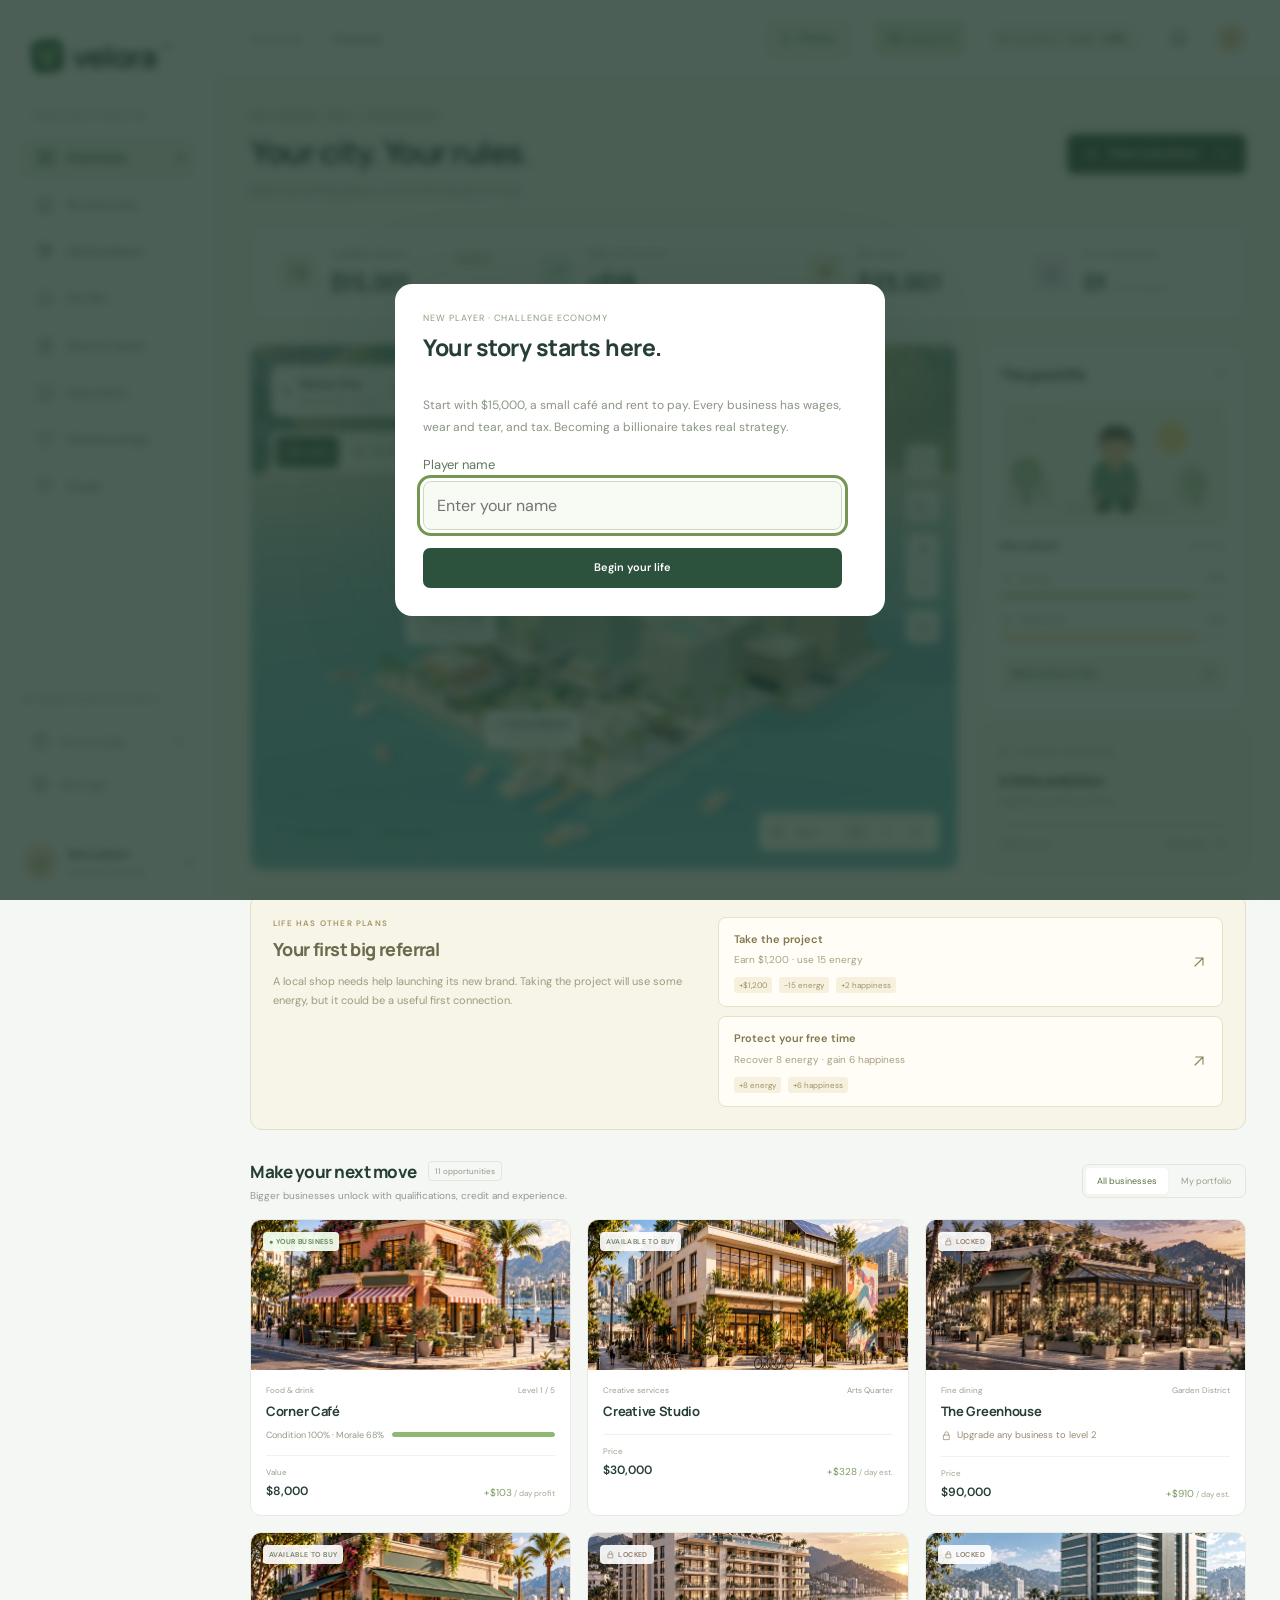
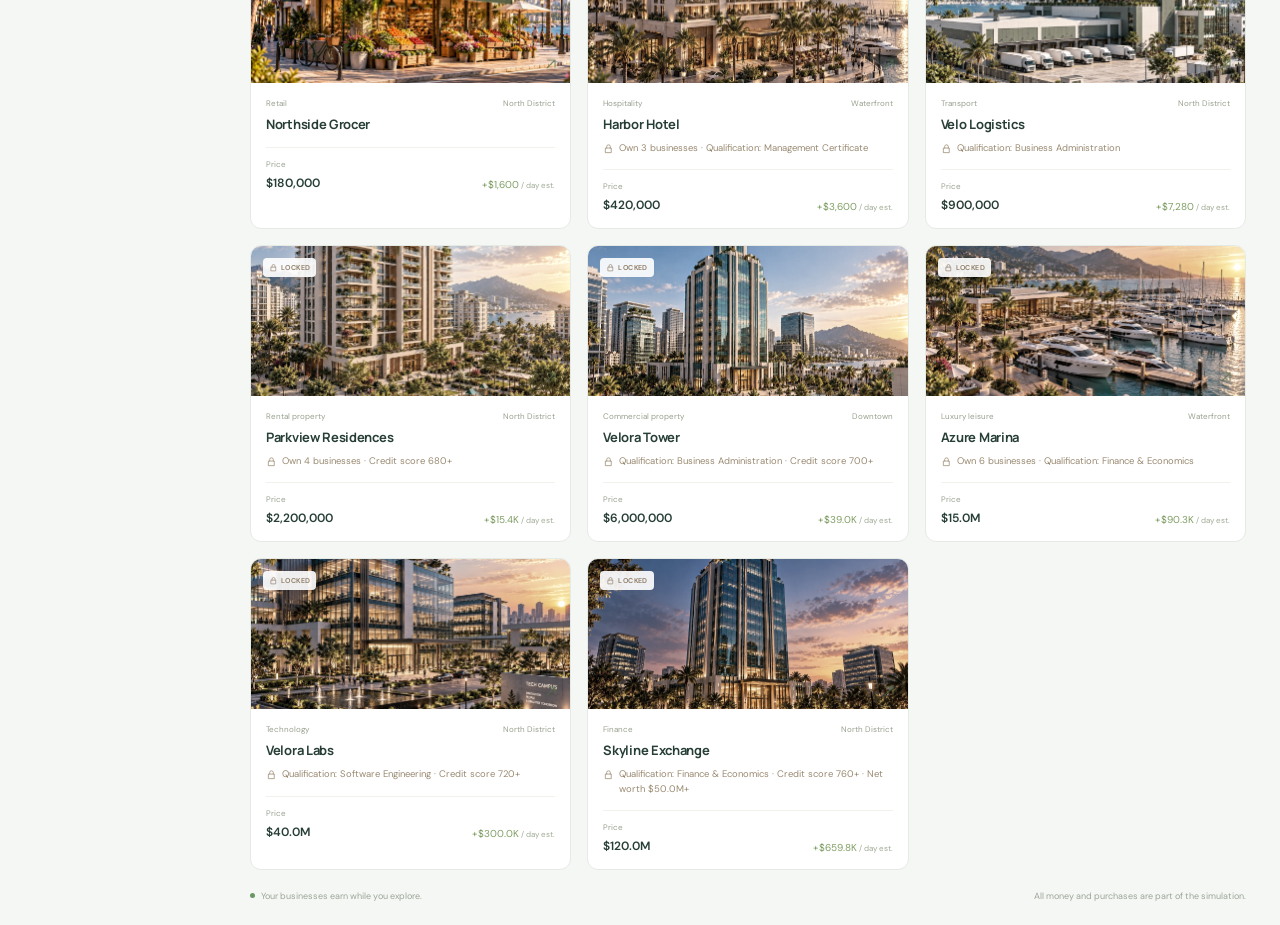
==== index.html @ d316bab9 "Publish Velora website Co-Authored-By: Claude Opus 5.5 <noreply@anthropic.com> Claude-Session: https" ====
<!doctype html>
<html lang="en">
<head>
  <meta charset="UTF-8"><meta name="viewport" content="width=device-width,initial-scale=1">
  <meta name="theme-color" content="#f5f7f4"><meta name="description" content="Build your own kind of rich. A living 3D city, your next big business, and a life that is yours to create.">
  <title>Velora — Build your own kind of rich</title>
  <link rel="stylesheet" href="./app.css">
  <link rel="icon" href="data:image/svg+xml,%3Csvg xmlns='http://www.w3.org/2000/svg' viewBox='0 0 40 40'%3E%3Crect width='40' height='40' rx='12' fill='%23215e4b'/%3E%3Cpath d='M9 12l11 18 11-18h-7l-4 8-4-8z' fill='%23c7f4b2'/%3E%3C/svg%3E">
</head>
<body>
 <aside class="sidebar">
   <a class="brand" href="./" aria-label="Velora home"><span class="brand-mark">v</span>velora<span class="brand-dot">®</span></a>
   <div class="world-label">YOUR NEXT CHAPTER</div>
   <nav aria-label="Main navigation" id="navigation"></nav>
   <div class="sidebar-bottom"><div class="save-status" id="save-status"><span></span> Progress saved on this device</div><button class="side-help" data-action="guide"><span data-icon="help"></span> How to play <span><svg class="icon arrow-icon" viewBox="0 0 24 24" aria-hidden="true"><path d="M6 18L18 6M7 6h11v11"/></svg></span></button><button class="side-help" data-action="settings"><span data-icon="settings"></span> Settings</button><div class="profile"><div class="profile-avatar">V</div><div><strong>New player</strong><span id="founder-level">Aspiring founder</span></div><span class="profile-status"></span></div></div>
 </aside>
 <div class="app-shell">
  <header class="topbar"><div class="breadcrumb">Your world <span>/</span> <strong id="breadcrumb-page">Overview</strong></div><div class="topbar-right"><button class="button button-soft phone-launch" data-action="phone" aria-label="Open smartphone">▯ <span>Phone</span></button><button class="sound-toggle" data-action="sound" aria-pressed="false"><span data-icon="mute"></span><span>Sound off</span></button><div class="live-indicator" id="economy-chip"><i></i> Economy · Stable</div><button class="icon-button" data-action="history" aria-label="Recent activity"><span data-icon="bell"></span><i class="notification-dot"></i></button><button class="top-avatar" data-action="life" aria-label="Your life">V</button></div></header>
  <main>
   <section class="page-heading"><div><div class="eyebrow">BIG DREAMS. SMALL BEGINNINGS.</div><h1 id="page-title">Your city. Your rules<span>.</span></h1><p id="page-subtitle">Build something great. Live a little along the way.</p></div><button class="button button-dark" data-action="opportunities"><span data-icon="plus"></span> Start a business <span><svg class="icon arrow-icon" viewBox="0 0 24 24" aria-hidden="true"><path d="M6 18L18 6M7 6h11v11"/></svg></span></button></section>
   <section class="stats-bar" aria-label="Your finances"><div class="stat"><div class="stat-icon mint" data-icon="wallet"></div><div><span class="stat-label">Available balance</span><strong id="cash">$15,000</strong></div><span class="stat-extra" id="cash-rate">LIVE</span></div><div class="stat"><div class="stat-icon pale" data-icon="trending"></div><div><span class="stat-label">Daily net income</span><strong id="daily-income">+$0<span>/ day</span></strong></div><span class="growth-tag" id="income-tag">After tax</span></div><div class="stat"><div class="stat-icon sand" data-icon="diamond"></div><div><span class="stat-label">Net worth</span><strong id="net-worth">$23,000</strong></div></div><div class="stat"><div class="stat-icon lavender" data-icon="business"></div><div><span class="stat-label">Your businesses</span><strong id="business-count">01 <span>/ 11 in the city</span></strong></div></div></section>
   <div id="overview-page">
    <div class="world-layout">
     <section class="city-card"><div id="city-view"><div class="city-loading">Building your world…</div></div><div class="city-top-overlay"><div class="location-chip"><span class="location-dot"></span><span>Velora City <small>Your world, in motion</small></span><span data-icon="chevron"></span></div><div class="weather-chip"><span data-icon="sun"></span><span>24° <b>Sunny</b></span></div></div><div class="city-view-switch" aria-label="Camera mode"><button class="active" data-view="overview">City view</button><button data-view="street"><span data-icon="walk"></span> Street view</button></div><div class="city-tools"><button class="map-control" data-action="expand-city" aria-label="Expand city" title="Expand city"><span data-icon="expand"></span></button><button class="map-control" data-action="night" aria-label="Switch day and night" title="Switch day and night"><span data-icon="moon"></span></button><div class="zoom-group"><button class="map-control" data-action="zoom-in" aria-label="Zoom in">+</button><button class="map-control" data-action="zoom-out" aria-label="Zoom out">−</button></div><button class="map-control" data-action="reset-camera" aria-label="Reset camera" title="Reset camera"><span data-icon="focus"></span></button></div><div class="city-bottom-overlay"><div class="map-caption"><span data-icon="mouse"></span> Drag to explore <span>·</span> Scroll to zoom</div><div class="time-control"><span data-icon="sun"></span><strong id="game-day">Day 1</strong><span class="time-divider"></span><button data-speed="0" aria-label="Pause simulation"><span data-icon="pause"></span></button><button data-speed="1" class="active" aria-label="Normal speed">1×</button><button data-speed="3" aria-label="Triple speed">3×</button></div></div><div class="street-controls" id="street-controls" aria-label="Street movement" hidden><button data-move="forward" aria-label="Walk forward"><svg class="icon" viewBox="0 0 24 24" aria-hidden="true"><path d="M12 19V5M6 11l6-6 6 6"/></svg></button><div><button data-move="left" aria-label="Step left"><svg class="icon" viewBox="0 0 24 24" aria-hidden="true"><path d="M19 12H5M11 6l-6 6 6 6"/></svg></button><button data-move="back" aria-label="Walk back"><svg class="icon" viewBox="0 0 24 24" aria-hidden="true"><path d="M12 5v14M6 13l6 6 6-6"/></svg></button><button data-move="right" aria-label="Step right"><svg class="icon" viewBox="0 0 24 24" aria-hidden="true"><path d="M5 12h14M13 6l6 6-6 6"/></svg></button></div></div><div class="map-credit">A WORLD OF POSSIBILITIES</div></section>
     <aside class="life-column"><section class="life-card"><div class="card-heading"><h2>The good life</h2><button class="text-button" data-action="life" aria-label="Open your life"><svg class="icon arrow-icon" viewBox="0 0 24 24" aria-hidden="true"><path d="M6 18L18 6M7 6h11v11"/></svg></button></div><div class="character-scene"><svg viewBox="0 0 280 130" aria-label="Your character enjoying a sunny day" role="img"><ellipse cx="145" cy="119" rx="68" ry="6" fill="#d5ddcd"/><circle cx="213" cy="33" r="20" fill="#f8db8e"/><path d="M12 114V92l27-30 25 30v22" fill="#d7e0cd"/><path d="M218 117V80l17-19 20 19v37" fill="#d8dfc9"/><rect x="30" y="90" width="6" height="29" rx="2" fill="#9caa8c"/><circle cx="33" cy="77" r="20" fill="#aec5a0"/><rect x="241" y="96" width="4" height="23" fill="#97ab8f"/><circle cx="243" cy="88" r="15" fill="#bbcea9"/><path d="M119 102h48l-3 24h-16l-5-21-7 21h-17z" fill="#4c6059"/><path d="M112 108l3-36q8-12 24-12h8q17 1 22 12l5 36-21 3-3-21-1 22h-18l-1-22-2 21z" fill="#668e77"/><path d="M137 62l-2 8 8 9 8-9-2-10" fill="#d5aa87"/><ellipse cx="143" cy="44" rx="19" ry="23" fill="#e6bd98"/><path d="M123 43q-3-24 20-25 28 0 20 30l-7-15q-19 7-28-1l-1 16z" fill="#51483e"/><circle cx="137" cy="45" r="1.4" fill="#51483e"/><circle cx="151" cy="45" r="1.4" fill="#51483e"/><path d="M140 55q5 3 9-1" fill="none" stroke="#ad7c61" stroke-width="1.5" stroke-linecap="round"/><path d="M115 103l-1 13q2 5 8 1l4-13M165 104l2 13q5 3 8-1l-1-12" fill="#e6bd98"/></svg><span class="character-level" id="character-level">LEVEL 01</span></div><div class="character-name">New player <span>That's you</span></div><div class="need"><div><span><span data-icon="bolt"></span> Energy</span><strong id="energy-value">86%</strong></div><div class="meter"><i id="energy-meter" style="width:86%"></i></div></div><div class="need"><div><span><span data-icon="smile"></span> Happiness</span><strong id="happiness-value">88%</strong></div><div class="meter happiness"><i id="happiness-meter" style="width:88%"></i></div></div><button class="button button-soft full" data-action="life">Make time for life <span><svg class="icon arrow-icon" viewBox="0 0 24 24" aria-hidden="true"><path d="M6 18L18 6M7 6h11v11"/></svg></span></button></section><section class="goal-card"><div class="small-eyebrow"><span data-icon="flag"></span> YOUR NEXT MILESTONE</div><h3 id="goal-title">A little ambition</h3><p id="goal-description">Upgrade your first business</p><div class="goal-progress"><i id="goal-progress"></i></div><div class="goal-bottom"><span id="goal-reward">+$800 reward</span><button class="text-button" data-action="goals">View goals <span><svg class="icon arrow-icon" viewBox="0 0 24 24" aria-hidden="true"><path d="M6 18L18 6M7 6h11v11"/></svg></span></button></div></section></aside>
    </div>
    <div id="life-event"></div><section class="business-section"><div class="section-heading"><div><h2>Make your next move<span class="small-count" id="opportunity-count">11 opportunities</span></h2><p>Bigger businesses unlock with qualifications, credit and experience.</p></div><div class="segmented" id="business-filter"><button data-filter="all" class="active">All businesses</button><button data-filter="owned">My portfolio</button></div></div><div class="business-grid" id="business-grid"></div></section>
    <div class="bottom-note"><span><i></i> Your businesses earn while you explore.</span><span>All money and purchases are part of the simulation.</span></div>
   </div>
   <div id="alternate-page" hidden></div>
  </main>
 </div>
 <div id="toast-region" class="toast-region" aria-live="polite"></div>
 <dialog id="modal"><div id="modal-content"></div></dialog>
 <script type="module" src="./app.js"></script>
 <noscript>Velora needs JavaScript to run.</noscript>
</body>
</html>
---- app.css ----
@font-face{font-family:DM Sans;src:url(./vendor/dm-sans.woff2) format("woff2");font-weight:100 1000;font-style:normal;font-display:swap}@font-face{font-family:Manrope;src:url(./vendor/manrope.woff2) format("woff2");font-weight:200 800;font-style:normal;font-display:swap}:root{--bg:#f5f7f4;--surface:#fff;--ink:#263e35;--muted:#87918a;--line:#e6eae4;--green:#316f50;--mint:#e8f1df;--accent:#d2ebba;--radius:15px}*{box-sizing:border-box}body{margin:0;background:var(--bg);color:var(--ink);font-family:DM Sans,sans-serif;font-size:14px;-webkit-font-smoothing:antialiased}button,a{-webkit-tap-highlight-color:transparent}button{font:inherit;cursor:pointer;color:inherit}button:disabled{opacity:.48;cursor:not-allowed}button{transition:background .18s,transform .18s}button:focus-visible,a:focus-visible{outline:3px solid #a1c47b;outline-offset:3px}button:hover:not(:disabled){filter:brightness(.97)}button:active:not(:disabled){transform:translateY(1px)}a{color:inherit;text-decoration:none}svg.icon{width:19px;height:19px;fill:none;stroke:currentColor;stroke-width:1.65;stroke-linecap:round;stroke-linejoin:round;vertical-align:middle;flex-shrink:0}h1,h2,h3,p{margin:0}h1,h2,h3,.brand{font-family:Manrope,DM Sans,sans-serif}h2{font-size:17px;font-weight:750;letter-spacing:-.5px}.sidebar{position:fixed;inset:0 auto 0 0;width:216px;background:#fff;border-right:1px solid var(--line);padding:35px 21px 20px;display:flex;flex-direction:column;z-index:30}.brand{display:flex;align-items:center;gap:8px;font-size:31px;letter-spacing:-1.8px;font-weight:800;padding:0 10px}.brand-mark{display:flex;align-items:center;justify-content:center;width:33px;height:34px;color:#a7d783;background:#2d5b44;font-family:Arial,sans-serif;font-size:33px;font-weight:900;line-height:1;border-radius:10px;transform:rotate(-6deg);padding-bottom:6px;letter-spacing:-3px;padding-right:3px}.brand-dot{align-self:flex-start;font-size:10px;margin-top:5px;letter-spacing:0}.world-label{font-size:9px;letter-spacing:1.4px;font-weight:700;color:#a1aaa3;margin:51px 11px 15px}nav{display:flex;flex-direction:column;gap:6px}.nav-item{display:flex;align-items:center;gap:12px;border:0;background:transparent;padding:13px 15px;border-radius:8px;text-align:left;color:#7c8980;font-size:13px;font-weight:500;position:relative}.nav-item.active{background:#edf3e8;color:#345b43;font-weight:650}.nav-item.active:after{content:"";position:absolute;right:11px;width:5px;height:5px;border-radius:50%;background:#3a7450}.sidebar-bottom{margin-top:auto}.save-status{font-size:9px;color:#8e9a91;display:flex;align-items:center;gap:6px;white-space:nowrap;padding:15px 3px}.save-status span,.bottom-note i{width:5px;height:5px;background:#6a9763;border-radius:50%}.side-help{display:flex;align-items:center;gap:10px;border:0;background:none;padding:12px 10px;width:100%;font-size:12px;color:#7c8980}.side-help>span:last-child:not(:first-child){margin-left:auto}.profile{border-top:1px solid var(--line);margin-top:18px;padding:20px 2px 0;display:flex;align-items:center;gap:10px}.profile-avatar,.top-avatar{display:grid;place-items:center;background:#eed7bd;color:#876644;border-radius:50%;font-weight:650;width:35px;height:35px}.profile strong{font-size:11px;display:block}.profile div>span{font-size:10px;color:#929c95;display:block;margin-top:4px}.profile-status{width:6px;height:6px;background:#94b87c;border-radius:50%;margin-left:auto}.app-shell{margin-left:216px}.topbar{height:78px;padding:0 34px;background:#fff;border-bottom:1px solid var(--line);display:flex;justify-content:space-between;align-items:center}.breadcrumb{font-size:11px;color:#8f9992;display:flex;gap:13px;align-items:center}.breadcrumb strong{color:#526359;font-weight:500}.breadcrumb>span{color:#cbd0cb}.topbar-right{display:flex;gap:23px;align-items:center}.live-indicator{font-size:10px;color:#8b968e;display:flex;align-items:center;gap:7px}.live-indicator i{width:5px;height:5px;border-radius:50%;background:#80a46c}.icon-button{width:30px;height:30px;position:relative;border:0;background:none}.notification-dot{position:absolute;right:4px;top:2px;width:4px;height:4px;background:#9ab17e;border-radius:50%;border:1px solid white}.top-avatar{width:30px;height:30px;font-size:11px;border:0}main{max-width:1700px;margin:auto;padding:32px 34px 20px}.page-heading{display:flex;justify-content:space-between;align-items:center;margin-bottom:27px;gap:18px}.eyebrow{font-size:9px;letter-spacing:1.6px;font-weight:650;color:#89988b;margin-bottom:10px}h1{font-size:32px;font-weight:750;letter-spacing:-1.5px;line-height:1.3}h1 span{color:#83a86a}.page-heading p{font-size:12px;color:#8a948d;margin-top:8px}.button{display:inline-flex;align-items:center;justify-content:center;gap:10px;border:0;border-radius:7px;padding:12px 17px;font-size:11px;font-weight:600;line-height:1.4;white-space:nowrap}.button .icon{width:16px;height:16px}.button-dark{background:#2c513d;color:#fff}.button-dark>span:last-child{margin-left:8px;color:#a9c393}.button-soft{background:#edf3e7;color:#4a6945}.button-outline{background:transparent;border:1px solid #dce4d8;color:#50634f}.full{width:100%}.stats-bar{display:grid;grid-template-columns:1.14fr 1.2fr 1fr 1fr;border:1px solid var(--line);border-radius:11px;background:#fff;padding:21px 8px;margin-bottom:24px}.stat{display:flex;align-items:center;padding:0 20px;gap:12px;position:relative;border-right:1px solid var(--line)}.stat:last-child{border:0}.stat-icon{width:39px;height:39px;display:grid;place-items:center;border-radius:10px;flex-shrink:0}.mint{background:#e9f0e0;color:#698650}.pale{background:#eaf3ee;color:#5b9078}.sand{background:#f8f0e1;color:#ad9566}.lavender{background:#efecf4;color:#9b8caf}.stat-label{display:block;font-size:10px;color:#8d978f;margin-bottom:6px}.stat strong{font-family:Manrope,sans-serif;font-size:23px;letter-spacing:-.6px;font-weight:700;white-space:nowrap}.stat strong>span{font-family:DM Sans,sans-serif;font-size:9px;letter-spacing:0;color:#9ba49c;font-weight:400;margin-left:3px}.stat-extra{font-size:7px;font-weight:650;letter-spacing:.8px;padding:4px 5px;border-radius:3px;background:#eef4e9;color:#8aa275;align-self:flex-start;margin:3px 0 0 auto}.growth-tag{font-size:8px;color:#75936a;align-self:flex-end;margin-bottom:4px;white-space:nowrap}.world-layout{display:grid;grid-template-columns:minmax(0,1fr) 266px;gap:22px}.city-card{position:relative;border-radius:13px;overflow:hidden;background:#dbe6df;min-height:500px;border:1px solid #dce3d9}.city-card:after{pointer-events:none;content:"";position:absolute;inset:auto 0 0;height:80px;background:linear-gradient(transparent,#d6e2d12b)}#city-view{height:100%;min-height:500px;position:absolute;inset:0;overflow:hidden}.city-loading{position:absolute;inset:0;display:grid;place-items:center;color:#52745d;font-size:12px}.city-top-overlay{position:absolute;left:20px;right:20px;top:20px;display:flex;justify-content:space-between;align-items:start;pointer-events:none}.location-chip{display:flex;align-items:center;gap:9px;padding:10px 12px;background:#fffe;border:1px solid #ffffff77;border-radius:9px;box-shadow:0 3px 13px #324a3c07;font-size:12px;font-weight:600}.location-dot{width:6px;height:6px;border-radius:50%;background:#7fa86b}.location-chip small{font-size:8px;font-weight:400;color:#8f9a90;display:block;margin-top:4px}.location-chip>.icon{width:13px;margin-left:22px;color:#95a08d}.weather-chip{display:flex;gap:7px;align-items:center;font-size:14px;padding:9px 11px;color:#5b725d}.weather-chip>.icon{color:#ac995e;width:20px}.weather-chip b{font-weight:400;font-size:10px;margin-left:4px;color:#7f8f7c}.city-tools{position:absolute;right:18px;top:100px;display:flex;flex-direction:column;gap:11px}.map-control{border:1px solid #ffffffa3;background:#fffd;border-radius:7px;width:33px;height:33px;display:grid;place-items:center;color:#667b65;font-size:19px}.map-control .icon{width:16px;height:16px}.zoom-group{background:#fffd;border-radius:7px}.zoom-group .map-control{border:0;background:none;border-radius:0}.zoom-group .map-control:first-child{border-bottom:1px solid #e3e9df}.city-bottom-overlay{position:absolute;left:20px;right:18px;bottom:18px;display:flex;align-items:center;justify-content:space-between;z-index:2}.map-caption{display:flex;align-items:center;gap:6px;font-size:9px;color:#596e61}.map-caption .icon{width:13px}.map-caption>span{color:#94a193;margin:0 3px}.time-control{display:flex;gap:6px;align-items:center;background:#fffef3ed;padding:6px 8px;border:1px solid #ffffff80;border-radius:7px;font-size:9px;color:#75836e;box-shadow:0 2px 9px #3e694d0a}.time-control>.icon{width:14px;height:14px;color:#a89963}.time-control strong{font-weight:600;font-size:9px;margin:0 4px}.time-divider{height:16px;width:1px;background:#e4e7db;margin:0 4px}.time-control button{border:0;background:none;font-size:10px;width:25px;height:24px;border-radius:4px;padding:0}.time-control button .icon{width:11px;height:11px}.time-control button.active{background:#e5edda;color:#516e40}.map-credit{position:absolute;bottom:69px;left:20px;font-size:7px;letter-spacing:1.7px;color:#557063;opacity:.7}.life-column{display:flex;flex-direction:column;gap:16px}.life-card{padding:19px;background:#fff;border:1px solid var(--line);border-radius:12px}.card-heading{display:flex;align-items:center;justify-content:space-between}.card-heading h2{font-size:15px}.text-button{border:0;background:none;padding:0;font-size:10px;color:#819275;font-weight:500;display:inline-flex;align-items:center;gap:7px}.card-heading .text-button{font-size:17px}.character-scene{height:127px;position:relative;background:linear-gradient(#f6f6ec,#f0f2e8);border-radius:8px;margin:15px 0 11px;overflow:hidden}.character-scene>svg{position:absolute;width:100%;height:100%;inset:0}.character-level{position:absolute;top:10px;left:9px;font-size:7px;letter-spacing:.8px;color:#7c9070;border:1px solid #dae3cf;border-radius:4px;background:#fff8;padding:4px 6px}.character-name{display:flex;justify-content:space-between;align-items:center;font-size:11px;font-weight:600;margin:0 0 20px}.character-name span{font-size:8px;color:#97a18f;font-weight:400}.need{margin-bottom:15px}.need>div:first-child{display:flex;justify-content:space-between;margin-bottom:8px;font-size:10px;color:#82917e}.need>div>span{display:flex;align-items:center;gap:6px}.need .icon{width:12px;height:12px}.need strong{font-size:9px;font-weight:500;color:#8a9685}.meter{height:5px;background:#f0f3eb;border-radius:5px;overflow:hidden}.meter i{display:block;height:100%;background:#b0cb8c;border-radius:5px;transition:width .4s}.meter.happiness i{background:#ebcb8a}.life-card>.button{margin-top:1px;font-size:10px;padding:11px}.life-card>.button span{margin-left:auto}.goal-card{border:1px solid #e2e8d7;background:#f0f4e9;border-radius:12px;padding:18px}.small-eyebrow{display:flex;align-items:center;gap:6px;font-size:7px;letter-spacing:1px;color:#899a75;font-weight:650}.small-eyebrow .icon{width:12px;height:12px}.goal-card h3{font-size:14px;margin:12px 0 5px;letter-spacing:-.25px}.goal-card p{font-size:9px;color:#919d87}.goal-progress{margin:16px 0 11px;height:4px;border-radius:4px;background:#e3ead8;overflow:hidden}.goal-progress i{display:block;height:100%;background:#91b270;width:0;transition:width .3s}.goal-bottom{display:flex;align-items:center;justify-content:space-between;font-size:8px;color:#8d9c79}.goal-bottom>.text-button{font-size:8px}.business-section{margin-top:30px}.section-heading{display:flex;justify-content:space-between;align-items:center;margin-bottom:17px;gap:15px}.section-heading h2{font-size:17px;display:flex;align-items:center;gap:11px}.small-count{font-family:DM Sans,sans-serif;font-size:8px;font-weight:400;letter-spacing:0;border:1px solid #e2e7dd;border-radius:4px;padding:4px 6px;color:#8e9b88}.section-heading p{font-size:10px;color:#919a90;margin-top:6px}.segmented{display:flex;border:1px solid #e1e6dc;border-radius:7px;padding:3px;gap:2px}.segmented button{border:0;background:none;color:#97a18f;font-size:9px;padding:7px 11px;border-radius:4px}.segmented button.active{background:#fff;color:#557046;box-shadow:0 1px 3px #334d2b0c}.business-grid{display:grid;grid-template-columns:repeat(3,minmax(0,1fr));gap:16px}.business-card{background:#fff;border:1px solid var(--line);border-radius:11px;overflow:hidden;transition:transform .2s,box-shadow .2s}.business-card:hover{transform:translateY(-3px);box-shadow:0 8px 24px #314b3a08}.business-art{height:122px;position:relative;overflow:hidden;border:0;width:100%;display:block;padding:0}.business-art svg{width:100%;height:100%;display:block}.business-badge{position:absolute;left:12px;top:12px;font-size:7px;letter-spacing:.4px;border-radius:4px;padding:5px 6px;background:#ffffffe8;color:#76836e;font-weight:600}.business-badge.owned{color:#568354;background:#f5fff0ed}.business-art>.arrow{position:absolute;right:11px;bottom:10px;font-size:15px;color:#55704e;opacity:.7}.business-info{padding:15px}.business-meta{display:flex;justify-content:space-between;align-items:center;font-size:8px;color:#98a18f;margin-bottom:7px}.business-info h3{font-size:13px;letter-spacing:-.3px}.business-numbers{display:flex;justify-content:space-between;margin-top:14px;border-top:1px solid #f0f2ec;padding-top:11px;align-items:end}.business-numbers small{font-size:8px;color:#98a18f;display:block;margin-bottom:4px}.business-numbers strong{font-size:12px;font-weight:600}.income-value{font-size:10px;color:#7f9e63}.income-value span{font-size:8px;color:#a1ac97}.bottom-note{font-size:9px;color:#9da699;display:flex;justify-content:space-between;margin:20px 0 3px}.bottom-note>span:first-child{display:flex;align-items:center;gap:6px}.toast-region{position:fixed;bottom:25px;left:calc(50% + 108px);transform:translate(-50%);z-index:100;display:flex;flex-direction:column;gap:8px;max-width:calc(100vw - 30px);pointer-events:none}.toast{background:#284b3a;color:#fff;border:1px solid #6d8a67;padding:14px 20px;border-radius:9px;box-shadow:0 8px 35px #233d3428;font-size:12px;animation:toast-in .25s ease;display:flex;gap:9px;align-items:center}.toast.error{background:#885d40;border-color:#b88c63}@keyframes toast-in{0%{transform:translateY(10px);opacity:0}to{transform:translateY(0);opacity:1}}dialog{border:0;border-radius:17px;padding:0;background:#fff;color:var(--ink);box-shadow:0 20px 100px #183b2d33;width:490px;max-width:calc(100vw - 30px);max-height:88vh;overflow:auto}dialog::backdrop{background:#243b2d50;backdrop-filter:blur(4px)}.modal-inner{padding:28px}.modal-top{display:flex;justify-content:space-between;align-items:start;gap:15px;margin-bottom:20px}.modal-top h2{font-size:23px}.close-button{border:0;background:#f2f5ee;width:29px;height:29px;border-radius:50%;font-size:20px;color:#8a977f;flex-shrink:0}.modal-eyebrow{font-size:9px;color:#8c9c81;letter-spacing:1px;margin-bottom:7px;text-transform:uppercase}.modal-art{height:185px;border-radius:10px;overflow:hidden;margin:16px 0}.modal-art svg{width:100%;height:100%}.modal-description{font-size:12px;line-height:1.8;color:#8a9585;margin:16px 0}.detail-stats{display:grid;grid-template-columns:1fr 1fr;gap:12px;margin:20px 0}.detail-stat{background:#f5f7f1;padding:15px;border-radius:8px}.detail-stat small{display:block;font-size:9px;color:#92a087;margin-bottom:7px}.detail-stat strong{font-size:18px;font-family:Manrope,sans-serif}.detail-footer{font-size:9px;color:#a0ab98;text-align:center;margin-top:12px}.level-dots{display:flex;gap:4px;margin:8px 0}.level-dots i{height:4px;background:#e2e9db;flex:1;border-radius:3px}.level-dots i.filled{background:#98ba74}.activity-list{display:flex;flex-direction:column;gap:10px}.activity-button{display:flex;align-items:center;gap:13px;border:1px solid #e4eadf;background:#fff;width:100%;text-align:left;border-radius:9px;padding:15px}.activity-button>.activity-symbol{display:grid;place-items:center;background:#edf3e6;width:38px;height:38px;border-radius:8px;flex-shrink:0}.activity-button strong{font-size:12px;display:block;margin-bottom:5px}.activity-button small{font-size:9px;color:#91a083;display:block}.activity-button>span:last-child{margin-left:auto;font-size:10px;color:#638154;white-space:nowrap}.work-callout{background:#eef4e6;border-radius:10px;padding:17px;margin-bottom:20px}.work-callout h3{font-size:14px;margin-bottom:7px}.work-callout p{font-size:11px;color:#85957c;line-height:1.7;margin-bottom:13px}.work-callout button{background:#3c6544;color:#fff}.alternate-heading{margin:24px 0 18px;display:flex;justify-content:space-between;gap:15px;align-items:center}.market-tabs{display:flex;gap:8px;flex-wrap:wrap}.market-tabs button{border:1px solid #dee6d7;background:#fff;padding:9px 17px;border-radius:7px;color:#8c9a81;font-size:11px}.market-tabs button.active{background:#335b40;color:#fff;border-color:#335b40}.asset-grid{display:grid;grid-template-columns:repeat(3,minmax(0,1fr));gap:19px}.asset-card{border:1px solid var(--line);background:#fff;border-radius:11px;overflow:hidden}.asset-card .business-art{height:165px}.asset-card .business-info{padding:19px}.asset-card p{font-size:11px;color:#919d87;line-height:1.7;margin:10px 0;min-height:38px}.asset-card .button{margin-top:15px}.goal-list{display:grid;grid-template-columns:1fr 1fr;gap:18px}.goal-item{padding:25px;background:#fff;border:1px solid var(--line);border-radius:13px}.goal-item .goal-icon{width:43px;height:43px;background:#edf3e6;display:grid;place-items:center;border-radius:12px;margin-bottom:20px;color:#7f9e65}.goal-item h3{font-size:17px;margin-bottom:9px}.goal-item p{font-size:12px;color:#909f84}.goal-item .goal-progress{height:5px;margin:24px 0 14px}.goal-item-footer{display:flex;align-items:center;justify-content:space-between;gap:12px;font-size:13px;color:#7b9c61}.history-list{padding:12px 25px;background:#fff;border:1px solid var(--line);border-radius:12px}.history-item{display:flex;gap:15px;align-items:center;border-bottom:1px solid #edf0e8;padding:19px 0}.history-item:last-child{border:0}.history-item>.icon{color:#9bb484}.history-item div{font-size:12px;line-height:1.6}.history-item small{display:block;font-size:9px;color:#a0ac96;margin-top:3px}.finance-strip{background:#eaf1e2;padding:16px 21px;border-radius:10px;display:flex;align-items:center;gap:25px;font-size:11px;color:#7e9170;margin-bottom:22px}.finance-strip strong{color:#507044}.empty-state{padding:50px;text-align:center;border:1px dashed #ccd7c2;border-radius:12px;color:#8b9e7b;line-height:1.8}.guide-step{display:flex;gap:13px;margin:20px 0}.guide-step>span{border-radius:50%;display:grid;place-items:center;background:#eaf1e0;width:26px;height:26px;font-size:11px;color:#789960;flex-shrink:0}.guide-step strong{font-size:12px}.guide-step p{font-size:11px;color:#92a087;line-height:1.7;margin-top:5px}.settings-row{padding:18px 0;border-top:1px solid #e8ede2}.settings-row h3{font-size:13px}.settings-row p{font-size:11px;line-height:1.7;color:#95a18c;margin:8px 0 13px}.settings-row .button{font-size:10px}.danger{color:#a07856;border-color:#e9d9c9}.life-page-grid{display:grid;grid-template-columns:1fr 1fr;gap:24px}.life-panel{border:1px solid var(--line);background:#fff;padding:25px;border-radius:13px}.life-panel h2{margin-bottom:20px}.collection-item{display:flex;gap:12px;align-items:center;padding:13px 0;border-bottom:1px solid #eff2e9}.collection-item:last-child{border:0}.collection-item>span{width:35px;height:35px;border-radius:8px;background:#f0f4e8;display:grid;place-items:center;color:#8da377}.collection-item strong{font-size:12px}.collection-item small{font-size:10px;display:block;margin-top:5px;color:#98a68a}[hidden]{display:none!important}@media (min-width:1600px){.city-card,#city-view{min-height:590px}.life-card{padding:24px}.character-scene{height:155px}.goal-card{flex:1;padding:23px}.business-grid{grid-template-columns:repeat(3,minmax(0,1fr))}.business-art{height:155px}.world-layout{grid-template-columns:minmax(0,1fr) 290px}}@media (max-width:1250px){.sidebar{width:180px;padding:30px 14px 17px}.brand{font-size:29px}.app-shell{margin-left:180px}.world-label{font-size:8px;letter-spacing:1px}.save-status{font-size:8px}.topbar{padding:0 25px}main{padding:27px 25px 17px}.stat{padding:0 12px;gap:9px}.stat-icon{width:32px;height:35px}.stat strong{font-size:20px}.stat-extra,.growth-tag{display:none}.world-layout{grid-template-columns:minmax(0,1fr) 236px;gap:16px}.city-card,#city-view{min-height:480px}.life-card{padding:16px}.character-scene{height:117px}.goal-card{padding:16px}.map-caption{font-size:8px}.business-grid{gap:12px}.toast-region{left:calc(50% + 90px)}.stat strong>span{font-size:8px}.stats-bar{grid-template-columns:1.1fr 1.1fr 1fr 1fr}.life-column{gap:14px}.city-bottom-overlay{left:14px;right:14px}.time-control{gap:3px}.time-control strong{margin:0 2px}.map-credit{left:14px}}@media (max-width:1030px){.sidebar{width:76px;padding:27px 12px}.brand{font-size:0;padding:0;justify-content:center;gap:0}.brand-dot,.world-label,.nav-label,.sidebar-bottom .save-status,.side-help,.profile>div:not(:first-child),.profile-status{display:none}.brand-mark{font-size:33px}.sidebar nav{margin-top:40px}.nav-item{justify-content:center;padding:14px}.nav-item.active:after{display:none}.profile{justify-content:center}.app-shell{margin-left:76px}.topbar{height:67px}.stats-bar{margin-bottom:18px;padding:18px 4px}.stat{padding:0 10px}.stat strong{font-size:19px}.stat-label{font-size:9px}.stat-icon{display:none}.world-layout{grid-template-columns:minmax(0,1fr) 220px}.city-top-overlay{left:14px;right:12px;top:14px}.weather-chip b{display:none}.city-tools{right:13px}.map-caption{display:none}.city-bottom-overlay{justify-content:flex-end}.toast-region{left:calc(50% + 38px)}.asset-grid{grid-template-columns:repeat(2,minmax(0,1fr))}.business-info{padding:12px}.business-meta{font-size:7px}.business-numbers strong{font-size:11px}}@media (max-width:760px){.topbar-right{gap:15px}.live-indicator{display:none}.topbar{padding:0 19px;height:58px}main{padding:23px 18px 20px}.page-heading{align-items:flex-start;margin-bottom:21px}.page-heading>.button{font-size:0;padding:11px;gap:0;min-width:36px;margin-top:13px}.page-heading>.button>span:last-child{display:none}.page-heading>.button>.icon{width:18px;height:18px}.eyebrow{font-size:7px;letter-spacing:1.1px}h1{font-size:26px;letter-spacing:-1px}.page-heading p{font-size:10px;line-height:1.6}.stats-bar{grid-template-columns:1fr 1fr;gap:17px 0;padding:18px 6px}.stat{padding:0 13px}.stat:nth-child(2){border:0}.stat-label{font-size:9px}.stat strong{font-size:21px}.world-layout{grid-template-columns:1fr}.city-card,#city-view{min-height:400px}.life-column{display:grid;grid-template-columns:1.15fr 1fr;gap:12px}.life-card{padding:15px}.character-scene{display:none}.character-name{margin-top:14px;margin-bottom:15px;font-size:10px}.need{margin-bottom:12px}.goal-card{padding:17px}.goal-card h3{margin-top:20px;font-size:16px}.goal-card p{font-size:10px;line-height:1.6}.goal-bottom{gap:10px;flex-direction:column;align-items:start;font-size:9px}.goal-bottom>.text-button{font-size:10px;margin-top:7px}.goal-progress{margin-top:22px}.card-heading h2{font-size:14px}.life-card>.button{font-size:8px;padding:9px}.section-heading{align-items:flex-start;flex-direction:column;gap:13px}.section-heading h2{font-size:16px}.segmented{align-self:flex-start}.business-grid{grid-template-columns:repeat(2,minmax(0,1fr))}.business-art{height:115px}.business-numbers{gap:4px}.business-numbers strong{font-size:12px}.income-value{font-size:9px}.business-info h3{font-size:12px}.bottom-note{flex-direction:column;gap:9px;font-size:8px}.goal-list,.life-page-grid{grid-template-columns:1fr}.asset-grid{gap:12px}.asset-card .business-art{height:125px}.asset-card .business-info{padding:14px}.asset-card p{font-size:10px}.asset-card .button{font-size:9px;padding:9px}.finance-strip{flex-wrap:wrap;gap:12px;font-size:10px}.alternate-heading{align-items:start;flex-direction:column}.market-tabs button{font-size:9px;padding:8px 11px}.toast{font-size:11px;padding:12px}.sidebar{width:63px;padding:25px 9px}.nav-item{padding:12px}.nav-item .icon{width:18px}.app-shell{margin-left:63px}.toast-region{left:calc(50% + 31px)}.brand-mark{width:30px;height:31px;font-size:31px}.profile-avatar{width:30px;height:30px}.location-chip{padding:8px 10px;font-size:11px}.location-chip small{font-size:7px}.location-chip>.icon{margin-left:12px}.weather-chip{font-size:12px;padding:7px}.city-top-overlay{gap:5px}.weather-chip>.icon{width:16px}.goal-item{padding:20px}}@media (max-width:430px){main{padding:20px 13px}.sidebar{width:55px;padding:24px 6px}.app-shell{margin-left:55px}.nav-item{padding:11px}.topbar{padding:0 15px}.breadcrumb{font-size:9px;gap:9px}.topbar-right{gap:8px}h1{font-size:23px}.page-heading p{font-size:9px}.stats-bar{padding:15px 1px}.stat{padding:0 10px}.stat strong{font-size:19px}.stat strong>span{font-size:7px}.stat-label{font-size:8px}.city-card,#city-view{min-height:340px}.weather-chip{display:none}.life-column{grid-template-columns:1fr}.life-card{display:none}.goal-card{padding:15px}.goal-card h3{margin-top:12px}.goal-bottom{flex-direction:row;align-items:center}.goal-bottom>.text-button{margin:0}.goal-progress{margin:16px 0 11px}.business-grid{gap:10px}.business-info{padding:11px}.business-art{height:100px}.business-badge{left:8px;top:8px;font-size:6px}.business-meta{font-size:6px}.business-info h3{font-size:11px}.business-numbers{align-items:start;flex-direction:column;gap:7px}.business-numbers small{font-size:7px}.business-numbers strong{font-size:11px}.small-count{font-size:7px;padding:3px}.section-heading h2{gap:7px;font-size:14px}.asset-grid{grid-template-columns:1fr}.asset-card .business-art{height:165px}.asset-card p{min-height:auto}.toast-region{left:calc(50% + 27px)}.modal-inner{padding:22px}.modal-top h2{font-size:20px}}@media (prefers-reduced-motion:reduce){*,*:before,*:after{scroll-behavior:auto!important;transition:none!important;animation:none!important}}svg.arrow-icon{width:13px;height:13px;display:inline-block;vertical-align:middle}.button .arrow-icon{width:13px;height:13px}.business-art .arrow-icon{width:16px;height:16px}.growth-tag .arrow-icon{width:10px;height:10px}@media (max-width:1030px){.sidebar-bottom .side-help{display:flex;justify-content:center;padding:12px 0;gap:0;font-size:0}.sidebar-bottom .side-help>span:last-child:not(:first-child){display:none}.sidebar-bottom .side-help .icon{width:18px;height:18px}}.sidebar{overflow-y:auto;overscroll-behavior:contain}.sidebar>.brand,.sidebar>.world-label,.sidebar>nav,.sidebar>.sidebar-bottom{flex-shrink:0}.city-tools{z-index:5}.city-top-overlay{z-index:3}.city-bottom-overlay{z-index:4}.modal-feedback{position:sticky;bottom:0;margin-top:18px;box-shadow:none;animation:none;white-space:normal;overflow-wrap:anywhere;line-height:1.6}.needs-summary{display:flex;gap:12px;justify-content:space-between;background:#f3f6ee;border:1px solid #e5ebde;border-radius:8px;padding:13px;margin-bottom:18px;font-size:11px;color:#839477}.needs-summary strong{margin-left:5px;color:#47673e}@media (max-width:760px){.sidebar{padding-bottom:max(18px,env(safe-area-inset-bottom))}.nav-item,.sidebar-bottom .side-help{min-height:44px}.top-avatar,.icon-button{min-width:36px;min-height:36px}.map-control{width:44px;height:44px}.city-tools{right:10px;top:88px;gap:8px}.time-control button{min-width:34px;height:36px;font-size:12px}.time-control strong{font-size:11px}.city-bottom-overlay{right:12px;bottom:14px}.close-button{width:44px;height:44px;position:sticky;top:0}.button{min-height:44px;font-size:12px;white-space:normal}.modal-top h2{font-size:21px}.modal-eyebrow{font-size:10px;line-height:1.6}.modal-description,.work-callout p,.settings-row p,.guide-step p{font-size:12px}.activity-button{min-height:66px;padding:13px;gap:9px}.activity-button strong{font-size:12px}.activity-button small{font-size:10px;line-height:1.5}.activity-button>span:last-child{font-size:11px}.modal-inner{padding:21px}.detail-stats{gap:8px}.detail-stat{padding:13px}.detail-stat strong{font-size:17px}.detail-stat small{font-size:10px}.needs-summary{flex-wrap:wrap;font-size:12px}.life-card>.button{font-size:11px}.need>div:first-child{font-size:12px}.need strong{font-size:11px}.character-name{font-size:12px}.character-name span{font-size:10px}.life-panel{padding:18px}.business-info h3{font-size:13px;line-height:1.5}.business-meta{font-size:9px;flex-wrap:wrap;gap:4px;line-height:1.5}.business-numbers small{font-size:10px}.business-numbers strong{font-size:13px}.income-value{font-size:11px}.income-value span{font-size:9px}.segmented button{min-height:36px;font-size:10px}.market-tabs button{min-height:40px;font-size:11px}.asset-card .button{font-size:12px;min-height:44px}.toast-region{left:calc(50% + 27px);max-width:calc(100vw - 77px)}dialog{max-height:calc(100dvh - 24px)}.page-heading>.button{min-width:44px;min-height:44px;font-size:0}.city-card .city-place{max-width:140px;overflow:hidden;text-overflow:ellipsis}}@media (max-width:430px){.life-card{display:block}.life-card .card-heading h2{font-size:15px}.business-numbers{gap:9px}.small-count{font-size:8px}.goal-card p{font-size:11px}.goal-bottom,.goal-bottom>.text-button{font-size:11px}.goal-bottom>.text-button{min-height:36px}.goal-card .small-eyebrow{font-size:9px}.business-info{padding:12px}.business-badge{font-size:7px}.section-heading h2{font-size:15px}.time-control{gap:3px}.city-tools{right:8px}.city-bottom-overlay{left:10px;right:10px}.city-top-overlay{left:10px;top:12px}.life-card .character-name{margin-bottom:17px}}@media (max-width:360px){.business-grid{grid-template-columns:1fr}.business-art{height:145px}.business-numbers{flex-direction:row;align-items:end}.business-info{padding:15px}.section-heading h2{flex-wrap:wrap}.time-control{padding:4px}.time-control button{min-width:31px}.time-divider{margin:0 2px}.modal-inner{padding:16px}.needs-summary{font-size:11px}.activity-button{padding:11px;gap:7px}.activity-button>.activity-symbol{width:30px;height:34px}.activity-button strong{font-size:11px}}@media (max-height:500px) and (max-width:1030px){.sidebar{padding-top:15px}.sidebar nav{margin-top:17px;gap:2px}.sidebar .profile{margin-top:9px;padding-top:12px}}.sound-toggle{display:flex;gap:7px;align-items:center;border:1px solid #e0e8d9;background:#f4f7ef;border-radius:7px;padding:8px 11px;font-size:10px;color:#708466;min-height:36px}.sound-toggle[aria-pressed=true]{background:#dcebd1;color:#3b6944}.sound-toggle .icon{width:16px;height:16px}.world-label{margin-top:33px}.nav-item{padding-top:11px;padding-bottom:11px}.city-view-switch{position:absolute;left:20px;top:86px;z-index:5;display:flex;gap:3px;padding:4px;background:#f9fcf3ed;border:1px solid #ffffffa0;border-radius:8px;box-shadow:0 2px 10px #314e3610}.city-view-switch button{border:0;background:none;padding:7px 10px;font-size:10px;border-radius:5px;color:#73846c;display:flex;gap:5px;align-items:center;min-height:32px}.city-view-switch button.active{background:#3c634c;color:#fff}.city-view-switch .icon{width:14px;height:14px}.city-card.city-expanded{position:fixed;inset:12px;min-height:0;z-index:60;box-shadow:0 0 0 30px #1e352ce8}.city-card.city-expanded #city-view{min-height:0}.city-expanded{overflow:hidden}.street-controls{position:absolute;bottom:85px;left:20px;z-index:5;text-align:center;display:flex;flex-direction:column;align-items:center;gap:4px}.street-controls>div{display:flex;gap:4px}.street-controls button{width:42px;height:42px;background:#fafff2e8;border:1px solid #fff;border-radius:7px;color:#45654b;font-size:20px;display:grid;place-items:center}.street-controls .icon{width:20px}.city-card:has(#street-controls:not([hidden])) .city-place{display:none!important}.city-card:has(#street-controls:not([hidden])) .map-credit{display:none}.render-preview{display:block;width:100%;height:100%;overflow:hidden}.render-preview img{width:100%;height:100%;display:block;object-fit:cover}.preview-loading{height:100%;display:flex;align-items:center;justify-content:center;flex-direction:column;gap:8px;color:#8b9c83;background:linear-gradient(135deg,#e7ece3,#f4f5ee);font-size:10px}.preview-loading .icon{width:29px;height:29px;opacity:.65}.asset-preview-button{cursor:zoom-in}.preview-3d-tag{position:absolute;right:12px;bottom:10px;font-size:9px;background:#ffffffdf;border-radius:5px;padding:6px 8px;color:#57704c}.asset-showroom{height:300px;position:relative;border-radius:12px;overflow:hidden;background:#e8ece4}.showroom-hint{display:flex;justify-content:space-between;gap:10px;font-size:10px;color:#93a087;margin:12px 0}.showroom-hint button{background:none;border:0;font-size:10px;color:#5b7e46;text-decoration:underline;padding:0}.life-paths{display:grid;grid-template-columns:repeat(3,1fr);gap:12px;margin-bottom:22px}.life-paths button{background:#eaf1e2;border:1px solid #dbe6d0;border-radius:8px;display:flex;align-items:center;justify-content:center;gap:9px;padding:15px;color:#587449;font-size:12px}.life-paths .icon{width:18px}.life-panel .needs-summary{margin-bottom:20px}#life-event:empty{display:none}#life-event{margin-top:24px}.sim-event{margin:0}.asset-card .business-art{height:200px}.business-art{height:150px}.modal-art .render-preview img{object-fit:cover}.modal-art{height:210px}@media (max-width:1030px){.sidebar nav{margin-top:25px}.topbar-right{gap:12px}.live-indicator{display:none}.world-layout{grid-template-columns:minmax(0,1fr) 220px}}@media (max-width:760px){.world-layout{grid-template-columns:1fr}.sound-toggle{min-width:40px;min-height:40px;padding:8px;justify-content:center}.topbar-right .sound-toggle span{display:none}.city-card,#city-view{min-height:420px}.city-view-switch{left:13px;top:75px}.city-view-switch button{min-height:36px;font-size:10px;padding:6px 8px}.city-tools{top:78px}.street-controls{left:13px;bottom:79px}.street-controls button{width:44px;height:44px}.asset-showroom{height:260px}.showroom-hint{font-size:10px;line-height:1.7;align-items:center}.showroom-hint button{min-height:36px;white-space:nowrap}.life-paths{grid-template-columns:1fr;gap:8px}.life-paths button{justify-content:flex-start;font-size:12px;min-height:48px}.business-art{height:140px}.asset-card .business-art{height:200px}.sidebar{padding-top:20px}.sidebar nav{margin-top:24px;gap:3px}.nav-item{padding-top:9px;padding-bottom:9px}.sidebar-bottom .save-status{display:none}.modal-art{height:180px}.city-card.city-expanded{inset:6px;border-radius:10px}.city-card.city-expanded #city-view{height:100%}.city-expanded .city-view-switch{top:78px}}@media (max-width:430px){.topbar{padding:0 12px}.topbar-right{gap:5px}.breadcrumb{font-size:9px;gap:7px}.topbar-right .icon-button{display:none}.city-view-switch{left:10px;top:75px}.city-card,#city-view{min-height:420px}.city-view-switch button{padding:6px;font-size:9px}.city-view-switch .icon{display:none}.asset-card .business-art{height:200px}.asset-showroom{height:230px}.business-art{height:130px}.sidebar .profile{margin-top:12px}.sidebar .side-help{min-height:40px}.street-controls{left:10px;bottom:80px}.street-controls button{width:40px;height:40px}.modal-inner .sound-toggle span{display:inline}}#modal:has(.phone-shell){width:620px}.phone-shell{border:7px solid #263b33;border-radius:28px;overflow:hidden;background:#f4f7ef}.phone-status{display:flex;justify-content:space-between;padding:12px 18px;background:#263b33;color:#e0ebd7;font-size:10px}.phone-apps{display:flex;gap:5px;padding:12px;border-bottom:1px solid #dbe4d3;position:sticky;top:0;background:#edf3e6;z-index:2}.phone-apps button{flex:1;border:0;border-radius:7px;background:#fff;padding:11px 5px;font-size:11px}.phone-screen{padding:16px}.phone-welcome{padding:20px 3px}.phone-welcome p{margin:20px 0}.phone-welcome button{margin:8px 0}.phone-screen .sim-product-grid,.phone-screen .sim-course-grid,.phone-screen .sim-partner-grid,.phone-screen .sim-stats{grid-template-columns:1fr}.phone-screen .sim-intro{display:block}.phone-screen .sim-intro-symbol{margin-bottom:12px}.phone-screen .sim-repay-row,.phone-screen .sim-review-bottom,.phone-screen .sim-career{flex-wrap:wrap}.phone-launch{min-width:40px}@media (max-width:760px){.phone-launch span{display:none}.phone-launch{padding:8px}.phone-screen{padding:12px}.phone-screen .sim-intro h2{font-size:20px}#modal:has(.phone-shell) .modal-inner{padding:12px}.phone-shell{border-width:4px}.phone-screen .sim-terms{font-size:11px}}body:has(dialog[open]){overflow:hidden}dialog{overscroll-behavior:contain;scrollbar-gutter:stable;max-height:calc(100dvh - 24px)}.modal-top{position:sticky;top:0;z-index:10;background:#fff;padding:12px 0;margin-top:-12px;box-shadow:0 8px 12px #ffffffed}.modal-top .close-button{position:static;flex-shrink:0}.phone-screen{min-width:0;overflow-wrap:anywhere}.phone-screen .sim-study-card{grid-template-columns:1fr;gap:18px}.phone-screen .sim-study-action{border-left:0;padding-left:0}.phone-screen .sim-career{display:flex;flex-wrap:wrap;min-width:0}.phone-screen .sim-career-info{min-width:0;flex-basis:65%}.phone-screen .sim-stats{gap:15px}.phone-screen .sim-stat{border:0}.phone-screen .sim-repay-row>label{min-width:0;flex-basis:100%;max-width:100%}.phone-screen .sim-input-wrap input{font-size:16px}.phone-screen .sim-card-heading,.phone-screen .sim-marriage{flex-wrap:wrap}.phone-screen .sim-study-action{display:flex;flex-direction:column}.phone-screen .sim-career-pay{min-width:0}.phone-screen .sim-note{align-items:flex-start}.phone-screen .sim-note p{min-width:0}.phone-screen .sim-course-bottom,.phone-screen .sim-section-heading{flex-wrap:wrap}.phone-screen .sim-review,.phone-screen .sim-product-card,.phone-screen .sim-loan-card{padding:16px}.phone-screen .sim-terms>div{flex-wrap:wrap}.topbar{gap:10px}.breadcrumb{min-width:0}.breadcrumb strong{overflow:hidden;text-overflow:ellipsis;white-space:nowrap}.topbar-right{flex-shrink:0}.sim-input-wrap:focus-within{outline:3px solid #7c9d5a}button:focus-visible,a:focus-visible,input:focus-visible{outline:3px solid #739650;outline-offset:3px}.sidebar{scrollbar-width:thin}.city-view-switch,.city-tools,.time-control,.street-controls{touch-action:manipulation}@media (pointer:coarse){.map-control,.close-button,.phone-apps button,.time-control button,.segmented button,.market-tabs button,.sim-button,.city-view-switch button,.street-controls button,.sound-toggle,.phone-launch,.top-avatar{min-height:44px;min-width:44px}.sim-input-wrap{height:46px}.sim-input-wrap input{font-size:16px}.city-tools{gap:5px}}@media (max-width:430px){.topbar{gap:5px}.breadcrumb{gap:4px;font-size:8px}.topbar-right{gap:3px}.modal-top h2{font-size:18px}.phone-screen .sim-career-info{flex-basis:100%}.phone-screen .sim-review-bottom{align-items:stretch;flex-direction:column}.phone-screen .sim-course-top{padding:13px;gap:9px}.phone-screen .sim-course-top>span:first-child{display:none}.city-card,#city-view{min-height:450px}.city-view-switch{top:75px}.city-tools{top:125px}.city-tools .zoom-group{display:flex}.city-tools .zoom-group .map-control:first-child{border-bottom:0;border-right:1px solid #e3e9df}.phone-screen .sim-marriage{display:flex;flex-direction:column;align-items:flex-start}}@media (max-width:360px){.time-control{gap:1px}.time-control button{min-width:36px}.topbar .breadcrumb>span,.topbar .breadcrumb{gap:2px}.topbar .breadcrumb{font-size:0}.topbar .breadcrumb strong{font-size:10px}.phone-screen{padding:9px}.phone-shell{border-radius:20px}.phone-apps{padding:8px;gap:3px}.phone-apps button{font-size:10px;padding:9px 3px;min-width:0}.modal-inner{padding:15px}.modal-top{gap:8px}.phone-screen .sim-stat{padding:0 12px}}.setup-label{display:block;font-size:13px;margin:18px 0;color:#62775d}.setup-label input{display:block;width:100%;padding:13px;margin-top:8px;border:1px solid #cbd9c0;border-radius:8px;font:inherit;font-size:16px;background:#f8faf4;color:#294233}.sim-page{min-width:0;animation:sim-reveal .2s ease}.sim-page *,.sim-event *{box-sizing:border-box}.sim-page h2,.sim-event h2{font-size:21px;letter-spacing:-.6px;line-height:1.35}.sim-page h3{font-size:16px;letter-spacing:-.35px;line-height:1.45}.sim-icon{width:20px;height:20px;fill:none;stroke:currentColor;stroke-width:1.6;stroke-linecap:round;stroke-linejoin:round;vertical-align:middle;flex-shrink:0}.sim-kicker{font-size:9px;letter-spacing:1.2px;line-height:1.6;color:#7e9278;font-weight:650;display:block}.sim-intro{display:flex;align-items:center;gap:18px;margin:10px 0 24px}.sim-intro-symbol{display:grid;place-items:center;flex-shrink:0;width:63px;height:63px;border-radius:17px;background:#e7efde;color:#6a8b57}.sim-intro-symbol .sim-icon{width:30px;height:30px}.sim-intro h2{margin:5px 0 8px}.sim-intro p,.sim-section-heading p{color:#82917b;font-size:12px;line-height:1.7;margin:0}.sim-lavender{background:#edeaf3;color:#9689aa}.sim-rose{background:#f5e9e5;color:#b78e81}.sim-stats{display:grid;grid-template-columns:repeat(3,minmax(0,1fr));background:#fff;border:1px solid #e4e9de;border-radius:12px;margin-bottom:24px;padding:21px 5px}.sim-stat{padding:0 22px;border-right:1px solid #e8ede2;min-width:0}.sim-stat:last-child{border:0}.sim-stat>span{display:block;color:#8a9981;font-size:11px;line-height:1.5;margin-bottom:9px}.sim-stat>strong{display:block;font-family:Manrope,sans-serif;font-size:24px;letter-spacing:-.6px;line-height:1.4;overflow-wrap:anywhere}.sim-stat>small{font-size:10px;display:block;margin-top:7px;color:#94a08b;line-height:1.6}.sim-section-heading{display:flex;justify-content:space-between;align-items:center;gap:15px;margin:29px 0 17px}.sim-section-heading h2{font-size:18px;margin:0 0 6px}.sim-section-heading p{font-size:11px}.sim-pill{display:inline-flex;align-items:center;border-radius:5px;padding:5px 8px;background:#f1f3ed;color:#8b9980;font-size:8px;line-height:1.5;font-weight:600;letter-spacing:.3px;text-align:center}.sim-pill-green{background:#eaf2e1;color:#77995f}.sim-pill-warm{background:#f9eade;color:#a57753}.sim-product-grid,.sim-partner-grid{display:grid;grid-template-columns:repeat(3,minmax(0,1fr));gap:18px}.sim-card{border:1px solid #e1e7db;border-radius:12px;background:#fff;min-width:0;overflow:hidden}.sim-product-card{padding:23px;display:flex;flex-direction:column;align-items:start}.sim-product-top{display:flex;justify-content:space-between;align-items:center;gap:8px;width:100%;margin-bottom:21px}.sim-number{font-size:12px;color:#b4c1a7;font-family:Manrope,sans-serif;letter-spacing:1px}.sim-product-card h3{font-size:16px;margin:0 0 8px}.sim-product-amount{font-size:31px;font-family:Manrope,sans-serif;font-weight:700;letter-spacing:-1px}.sim-product-card>p{color:#8d9a83;font-size:11px;line-height:1.8;margin:13px 0 18px;flex:1}.sim-terms{padding:0;margin:0 0 20px;width:100%;font-size:11px}.sim-terms>div{display:flex;justify-content:space-between;gap:10px;padding:10px 0;border-bottom:1px solid #eff2ea;line-height:1.5}.sim-terms dt{color:#93a088}.sim-terms dd{margin:0;font-weight:600;text-align:right}.sim-button{border:1px solid transparent;border-radius:7px;min-height:42px;padding:10px 15px;display:inline-flex;align-items:center;justify-content:center;gap:9px;font:600 11px/1.5 DM Sans,sans-serif;white-space:normal;text-align:center;max-width:100%;cursor:pointer;transition:background .15s}.sim-button .sim-icon,.sim-button .icon{width:16px;height:16px;flex-shrink:0}.sim-button:disabled{opacity:.52;cursor:not-allowed}.sim-button-primary{background:#31573e;color:#fff}.sim-button-secondary{background:#fff;border-color:#d9e3d0;color:#6f8a5b}.sim-button-subtle{background:#f0f4e9;color:#7b9265}.sim-product-card>.sim-button{width:100%}.sim-review{border:1px solid #cdddba;border-radius:12px;background:#edf4e5;padding:25px;margin:18px 0 25px}.sim-card-heading{display:flex;justify-content:space-between;align-items:center;gap:15px;margin-bottom:16px}.sim-card-heading h2,.sim-card-heading h3{margin-top:5px}.sim-review>p{font-size:13px;line-height:1.9;color:#758869;margin:10px 0 21px}.sim-review strong{color:#4c6940;font-weight:600}.sim-review-bottom{display:flex;justify-content:space-between;align-items:center;gap:15px}.sim-review-bottom>span{font-size:12px;color:#7f926f}.sim-review-bottom small{display:block;font-size:10px;line-height:1.6;margin-top:6px;color:#94a384}.sim-loan-list{display:grid;gap:15px}.sim-loan-card{padding:24px}.sim-loan-card h3{font-size:20px}.sim-progress{height:6px;background:#edf1e7;overflow:hidden;border-radius:5px;width:100%}.sim-progress i{display:block;height:100%;border-radius:5px;background:#a2c57e;transition:width .25s}.sim-loan-facts{display:flex;justify-content:space-between;gap:12px;flex-wrap:wrap;margin:12px 0 22px;color:#8b9b7e;font-size:10px}.sim-warning{padding:11px 14px;border-radius:7px;background:#faf0e5;color:#a17d50;font-size:11px;line-height:1.7;margin:12px 0}.sim-repay-row{display:flex;align-items:end;gap:12px}.sim-repay-row>label{font-size:10px;color:#87987a;flex:1;max-width:280px}.sim-input-wrap{margin-top:8px;display:flex;align-items:center;border:1px solid #dce5d3;border-radius:7px;background:#fff;padding:0 12px;height:42px;gap:8px;color:#8ca079}.sim-input-wrap input{width:100%;min-width:0;font:500 13px DM Sans,sans-serif;border:0;outline:0;color:#385135;background:none}.sim-input-wrap:focus-within{outline:2px solid #a4c17e;outline-offset:2px}.sim-empty{border:1px dashed #cfdbc3;border-radius:11px;padding:34px 25px;text-align:center;color:#8da47a}.sim-empty>.sim-icon{width:29px;height:29px;margin-bottom:13px}.sim-empty h3{font-size:16px;color:#6f875d;margin:0 0 8px}.sim-empty p{font-size:11px;color:#99a58f;line-height:1.8;margin:0}.sim-footnote{color:#a0ac95;font-size:10px;line-height:1.8;margin:20px 0 5px}.sim-note{display:flex;align-items:center;gap:14px;padding:18px 21px;border:1px solid #dfe7d5;border-radius:11px;background:#edf3e6;color:#80946d;font-size:12px;line-height:1.8;margin:20px 0}.sim-note>.sim-icon{width:25px;height:25px}.sim-note strong{font-weight:600;color:#668153}.sim-note p{margin:0}.sim-study-card{display:grid;grid-template-columns:1fr 240px;gap:35px;padding:26px;border:1px solid #d8e1cf;border-radius:12px;background:#edf3e6}.sim-study-card h2{margin:8px 0 10px}.sim-study-card p{font-size:12px;color:#88987c;line-height:1.8}.sim-study-progress{display:flex;justify-content:space-between;gap:10px;margin:22px 0 9px;font-size:10px;color:#84986f}.sim-study-progress strong{font-weight:600}.sim-study-action{display:flex;flex-direction:column;justify-content:center;align-items:center;gap:10px;border-left:1px solid #d9e4cd;padding-left:25px}.sim-study-action>.sim-button{width:100%}.sim-study-action>span,.sim-study-action>small{font-size:10px;color:#8b9e77}.sim-study-action .sim-button-subtle{background:#e4edd9;min-height:34px;font-size:10px}.sim-course-grid{display:grid;grid-template-columns:repeat(2,minmax(0,1fr));gap:18px}.sim-course-card{display:flex;flex-direction:column}.sim-course-top{display:flex;align-items:center;gap:14px;padding:23px 22px;background:#f0eee5;min-height:108px}.sim-course-top>span:first-child{width:43px;height:43px;display:grid;place-items:center;border-radius:10px;background:#ffffff8c;color:#9a9476;flex-shrink:0}.sim-course-top>div{min-width:0}.sim-course-top .sim-kicker{font-size:8px;color:#9d9b87;margin-bottom:6px}.sim-course-top h3{font-size:16px}.sim-course-color-1{background:#e9eeeb}.sim-course-color-1>span:first-child{color:#789a89}.sim-course-color-2{background:#eeeaf1}.sim-course-color-2>span:first-child{color:#a08aac}.sim-complete-mark{color:#85a46b;margin-left:auto;font-size:20px}.sim-course-body{padding:21px;display:flex;flex-direction:column;flex:1}.sim-course-body>p{font-size:11px;line-height:1.8;color:#90a084;min-height:40px;margin:0 0 13px}.sim-course-details{display:flex;gap:12px;flex-wrap:wrap;color:#94a586;font-size:10px;margin-bottom:19px}.sim-course-details>span+span{padding-left:12px;border-left:1px solid #e1e8d9}.sim-course-career{border-top:1px solid #edf1e7;border-bottom:1px solid #edf1e7;padding:17px 0;margin-top:auto}.sim-course-career>small{display:block;font-size:8px;letter-spacing:.7px;color:#a1af93;margin-bottom:6px}.sim-course-career>strong{display:block;font-size:12px;margin-bottom:5px}.sim-course-career>span{font-size:10px;color:#8c9e7b;line-height:1.7;display:block}.sim-course-bottom{display:flex;justify-content:space-between;align-items:center;gap:12px;margin-top:18px}.sim-course-bottom>strong{font-size:17px;letter-spacing:-.4px;font-family:Manrope,sans-serif}.sim-course-bottom>strong>small{font-size:9px;color:#9bac8c;display:block;margin-top:5px;font-family:DM Sans,sans-serif;font-weight:400;letter-spacing:0}.sim-course-bottom>.sim-button{font-size:10px;max-width:65%}.sim-career-list{display:grid;gap:11px}.sim-career{padding:20px;border:1px solid #e2e8db;border-radius:10px;background:#fff;display:flex;align-items:center;gap:16px;min-width:0}.sim-career-symbol{height:40px;width:40px;background:#eff3e9;border-radius:10px;display:grid;place-items:center;color:#8ba474;flex-shrink:0}.sim-career-info{flex:1;min-width:0}.sim-career-info h3{font-size:13px;margin:0 0 5px}.sim-career-info p{font-size:10px;color:#8fa081;line-height:1.6;margin:0 0 5px}.sim-career-info>small{font-size:9px;color:#a6b296}.sim-career-pay{font-size:12px;min-width:140px;text-align:right}.sim-career-pay strong{font-weight:600;display:block}.sim-career-pay small{font-size:9px;color:#95a586;font-weight:400}.sim-career-pay>span{display:block;margin-top:6px;color:#97aa85;font-size:9px}.sim-career>.sim-button{min-width:145px;max-width:170px;font-size:10px}.sim-note-rose{background:#f5eeeb;border-color:#ecddd6;color:#a38a7e}.sim-note-rose strong{color:#947463}.sim-marriage{display:flex;align-items:center;gap:21px;border:1px solid #e7d9d0;background:#fbf7f1;padding:24px;border-radius:12px;margin:24px 0}.sim-marriage-icon{width:55px;height:55px;display:grid;place-items:center;border-radius:50%;background:#f2e5dc;color:#b28f79;flex-shrink:0}.sim-marriage>div{flex:1}.sim-marriage h2{margin:6px 0}.sim-marriage p{font-size:11px;line-height:1.8;color:#a2917d;margin:0}.sim-partner-card{display:flex;flex-direction:column}.sim-portrait{height:150px;position:relative;overflow:hidden;background:#e9eeda}.sim-portrait svg{height:100%;width:100%;display:block}.sim-portrait-status{position:absolute;top:12px;left:12px;border:1px solid #ffffff80;background:#ffffffdb;border-radius:5px;padding:5px 8px;color:#869176;font-size:8px;letter-spacing:.4px;max-width:calc(100% - 24px);line-height:1.5}.sim-partner-body{padding:20px;flex:1;display:flex;flex-direction:column}.sim-partner-name{display:flex;align-items:center;justify-content:space-between;gap:12px;margin-bottom:6px}.sim-partner-name h3{font-size:17px;margin:0}.sim-partner-name h3>span{font-size:11px;font-family:DM Sans,sans-serif;font-weight:400;color:#a4ad9a;margin-left:5px;letter-spacing:0}.sim-partner-name>span{color:#ceb3a5}.sim-partner-name .sim-icon{width:17px;height:17px}.sim-partner-job{font-size:10px;color:#9ca98e;line-height:1.6;margin:0 0 12px}.sim-partner-description{font-size:11px;color:#8e9b82;line-height:1.8;min-height:57px;margin:0 0 13px}.sim-interest-list{display:flex;flex-wrap:wrap;gap:6px;margin-bottom:20px}.sim-interest-list>span{font-size:8px;padding:5px 7px;border-radius:4px;border:1px solid #e7ecdf;color:#9aab87;line-height:1.4}.sim-bond-label{display:flex;align-items:center;justify-content:space-between;gap:8px;font-size:10px;color:#98a68d;margin:0 0 8px}.sim-bond-label strong{font-size:10px;color:#859b71;font-weight:500}.sim-bond-label small{font-weight:400;font-size:8px;color:#adb79f}.sim-partner-card .sim-progress i{background:#ceb1a3}.sim-partner-actions{display:grid;gap:8px;margin:17px 0 0}.sim-partner-actions .sim-button{width:100%;font-size:10px}.sim-partner-hint{font-size:9px;color:#a7b29c;line-height:1.8;margin:12px 0 0;min-height:30px}.sim-event{border:1px solid #e3dec7;border-radius:12px;background:#f7f4e8;padding:22px;display:grid;grid-template-columns:minmax(0,1fr) minmax(0,1.2fr);gap:25px;margin:23px 0}.sim-event-intro>.sim-kicker{color:#a89a6b;font-size:8px}.sim-event h2{font-size:18px;margin:8px 0 10px;color:#6c694c}.sim-event-intro p{font-size:11px;color:#a09b7f;line-height:1.8}.sim-event-choices{display:grid;gap:9px}.sim-event-choice{display:flex;align-items:center;justify-content:space-between;gap:13px;text-align:left;border:1px solid #e8e1c9;background:#fffdf6;padding:13px 15px;border-radius:8px;color:#8a825e;min-height:60px}.sim-event-choice>span{min-width:0}.sim-event-choice strong{font-size:11px;line-height:1.5;font-weight:600;display:block;color:#82774e}.sim-event-choice small{display:block;font-size:10px;font-weight:400;color:#aaa082;line-height:1.7;margin-top:4px}.sim-choice-effects{display:flex;gap:7px;flex-wrap:wrap;margin-top:9px}.sim-choice-effects>span{font-size:8px;background:#f6f1df;border-radius:3px;padding:3px 5px;color:#a19368}.sim-event-choice>.sim-icon{width:16px;height:16px}.sim-page button:focus-visible,.sim-event button:focus-visible{outline:3px solid #aac783;outline-offset:3px}@keyframes sim-reveal{0%{opacity:.5;transform:translateY(3px)}to{opacity:1;transform:translateY(0)}}@media (max-width:1200px){.sim-product-card{padding:18px}.sim-product-amount{font-size:28px}.sim-product-grid,.sim-partner-grid{gap:14px}.sim-partner-body{padding:16px}.sim-career{flex-wrap:wrap}.sim-career-info{flex-basis:40%}.sim-career>.sim-button{margin-left:auto}.sim-career-pay{min-width:120px}.sim-partner-name h3{font-size:16px}.sim-stat{padding:0 17px}.sim-stat>strong{font-size:22px}}@media (max-width:900px){.sim-product-grid{grid-template-columns:1fr}.sim-product-card{display:grid;grid-template-columns:1fr 1fr;column-gap:25px;padding:22px}.sim-product-top{grid-column:1/-1;margin-bottom:15px}.sim-product-card>h3,.sim-product-card>.sim-product-amount,.sim-product-card>p{grid-column:1}.sim-product-card>.sim-terms{grid-column:2;grid-row:2/5}.sim-product-card>.sim-button{grid-column:1/-1}.sim-product-card>p{margin-bottom:10px}.sim-partner-grid{grid-template-columns:repeat(2,minmax(0,1fr))}.sim-study-card{grid-template-columns:1fr;gap:20px}.sim-study-action{border-left:0;border-top:1px solid #d9e4cd;padding:18px 0 0;display:grid;grid-template-columns:1fr 1fr;gap:10px}.sim-study-action>.sim-button:first-child{grid-column:1/-1}.sim-study-action>.sim-button:last-child{grid-column:1/-1}.sim-study-action>small{text-align:right}.sim-review{padding:21px}.sim-review-bottom{align-items:stretch;flex-direction:column}.sim-review-bottom>.sim-button{align-self:flex-start}.sim-event{grid-template-columns:1fr;gap:16px}.sim-marriage{flex-wrap:wrap}.sim-marriage>.sim-button{width:100%}.sim-section-heading>.sim-pill{display:none}.sim-repay-row{flex-wrap:wrap}.sim-repay-row>label{flex-basis:100%;max-width:none}.sim-repay-row>.sim-button{flex:1}.sim-course-top{padding:20px 17px}.sim-course-top h3{font-size:14px}.sim-course-body{padding:18px}.sim-course-bottom>.sim-button{font-size:9px}.sim-career{gap:12px}.sim-career-info{flex-basis:60%}.sim-career-pay{text-align:left;flex:1;padding-left:52px}}@media (max-width:600px){.sim-intro{gap:12px;margin-top:5px;align-items:start}.sim-intro-symbol{width:45px;height:45px;border-radius:12px;margin-top:4px}.sim-intro-symbol .sim-icon{width:23px;height:23px}.sim-intro h2{font-size:18px;letter-spacing:-.5px;margin:5px 0 7px}.sim-intro p{font-size:10px}.sim-kicker{font-size:7px;letter-spacing:.9px}.sim-stats{grid-template-columns:1fr;padding:4px 17px;margin-bottom:20px}.sim-stat{padding:14px 0;border-right:0;border-bottom:1px solid #e8ede2;display:grid;grid-template-columns:1fr 1fr;align-items:center;gap:4px 10px}.sim-stat>span{font-size:10px;margin:0}.sim-stat>strong{font-size:20px;line-height:1.4;text-align:right;grid-column:2;grid-row:1/3}.sim-stat>small{font-size:8px;line-height:1.6;margin:0;grid-column:1;grid-row:2}.sim-course-grid,.sim-partner-grid{grid-template-columns:1fr}.sim-section-heading{margin:24px 0 15px}.sim-section-heading h2{font-size:16px}.sim-section-heading p{font-size:10px}.sim-product-card{padding:19px;display:flex;gap:0}.sim-product-card>.sim-terms{margin-bottom:16px}.sim-product-card h3{font-size:16px}.sim-product-amount{font-size:29px}.sim-product-card>p{font-size:11px;margin:12px 0}.sim-product-top{margin-bottom:18px}.sim-product-card .sim-terms>div{padding:10px 0}.sim-button{min-height:44px;font-size:11px;padding:11px 13px}.sim-review{padding:18px}.sim-review h2{font-size:18px}.sim-review>p{font-size:12px;margin-bottom:18px}.sim-review-bottom{gap:16px}.sim-review-bottom>span{font-size:11px;line-height:1.7}.sim-review-bottom>.sim-button{width:100%;align-self:stretch}.sim-card-heading{gap:10px}.sim-card-heading>.sim-pill{font-size:7px;padding:5px}.sim-loan-card{padding:19px}.sim-loan-card h3{font-size:17px}.sim-loan-facts{font-size:9px;gap:8px}.sim-repay-row{gap:9px}.sim-repay-row>.sim-button{font-size:10px;padding:10px}.sim-input-wrap{height:46px}.sim-input-wrap input{font-size:16px}.sim-study-card{padding:20px}.sim-study-card h2{font-size:18px}.sim-study-card p{font-size:11px}.sim-note{font-size:11px;padding:17px;align-items:flex-start;gap:11px;line-height:1.8}.sim-note>.sim-icon{width:20px;height:20px;margin-top:3px}.sim-course-top{min-height:100px;padding:21px}.sim-course-top h3{font-size:16px}.sim-course-body{padding:20px}.sim-course-body>p{min-height:0}.sim-course-bottom>.sim-button{font-size:10px}.sim-course-career>span{font-size:10px}.sim-course-bottom>strong{font-size:19px}.sim-career{padding:17px}.sim-career-symbol{height:35px;width:35px}.sim-career-info{flex-basis:calc(100% - 48px)}.sim-career-info h3{font-size:13px}.sim-career-info p{font-size:10px}.sim-career-pay{padding-left:0;font-size:13px;min-width:0}.sim-career>.sim-button{min-width:0;max-width:50%;font-size:9px}.sim-portrait{height:165px}.sim-partner-body{padding:20px}.sim-partner-name h3{font-size:18px}.sim-partner-description{min-height:0}.sim-interest-list>span{font-size:9px}.sim-partner-hint{min-height:0;font-size:10px}.sim-partner-actions>.sim-button{font-size:11px}.sim-bond-label,.sim-bond-label strong{font-size:11px}.sim-bond-label small{font-size:9px}.sim-marriage{padding:20px;gap:12px}.sim-marriage-icon{width:42px;height:42px}.sim-marriage>div{min-width:0}.sim-marriage h2{font-size:17px}.sim-marriage p{font-size:10px}.sim-event{padding:19px;margin:18px 0}.sim-event h2{font-size:17px}.sim-event-choice{padding:13px}.sim-event-choice strong{font-size:12px}.sim-event-choice small{font-size:11px}.sim-choice-effects>span{font-size:9px}.sim-footnote{font-size:9px}}@media (max-width:350px){.sim-intro-symbol{display:none}.sim-intro h2{font-size:17px}.sim-stat>strong{font-size:18px}.sim-product-amount{font-size:27px}.sim-card-heading{align-items:flex-start}.sim-loan-card h3{font-size:15px}.sim-card-heading>.sim-pill{max-width:80px}.sim-review .sim-card-heading{flex-direction:column}.sim-review .sim-card-heading>.sim-button{align-self:flex-end;margin-top:-4px}.sim-career>.sim-button{max-width:none;width:100%}.sim-course-top,.sim-course-body,.sim-partner-body{padding:17px}.sim-course-bottom{gap:9px}.sim-course-bottom>.sim-button{font-size:9px}.sim-study-card{padding:17px}.sim-study-action{grid-template-columns:1fr}.sim-study-action>small{text-align:left}.sim-study-action>.sim-button:first-child,.sim-study-action>.sim-button:last-child{grid-column:auto}.sim-repay-row>.sim-button{flex-basis:100%}.sim-course-top>span:first-child{width:35px;height:35px}.sim-course-top h3{font-size:14px}}@media (prefers-reduced-motion:reduce){.sim-page{animation:none}.sim-progress i{transition:none}}#economy-chip{display:flex;align-items:center;gap:6px;font-size:10px;color:#6f7f73;background:#f1f5ee;border:1px solid #e1e8db;border-radius:999px;padding:7px 11px;white-space:nowrap}#economy-chip b{font-weight:700;color:#3f5b48}#economy-chip i{width:6px;height:6px;border-radius:50%;background:#80a46c}#economy-chip.economy-boom{background:#eef7e6;border-color:#d3e8c1;color:#4f7a3c}#economy-chip.economy-boom i{background:#4fa04a;box-shadow:0 0 0 3px #4fa04a22}#economy-chip.economy-recession{background:#fbf1e8;border-color:#efd8c3;color:#9a6439}#economy-chip.economy-recession i{background:#d0793d;box-shadow:0 0 0 3px #d0793d22}#economy-chip.economy-recession b{color:#8a5126}.negative{color:#b2552f!important}#cash.negative{color:#b2552f}#cash-rate.negative{background:#fbe9de;color:#b2552f}#income-tag{display:inline-flex;align-items:center;gap:3px}#income-tag .icon{width:10px;height:10px}.business-badge{display:inline-flex;align-items:center;gap:3px}.business-badge .icon{width:9px;height:9px}.business-badge.locked{background:#ffffffe8;color:#8d7a63}.business-badge.closed{background:#fbe9de;color:#a2552c}.business-card.is-locked .render-preview img{filter:saturate(.55) brightness(1.04)}.requirement-hint{display:flex;gap:5px;align-items:flex-start;font-size:9.5px;line-height:1.5;color:#9a8a72;margin-top:8px}.requirement-hint .icon{width:11px;height:11px;margin-top:2px}.card-condition{display:flex;align-items:center;gap:8px;margin-top:9px}.card-condition small{font-size:9px;color:#8f9b88;white-space:nowrap}.condition{display:block;flex:1;height:5px;border-radius:9px;background:#edf1e8;overflow:hidden;min-width:40px}.condition i{display:block;height:100%;border-radius:9px;background:#8fb874;transition:width .4s}.condition.fair i{background:#d8b25c}.condition.poor i{background:#d0793d}.income-value.negative,.income-value.negative span{color:#b2552f}.render-preview.has-photo img{object-fit:cover}.pnl{border:1px solid #e8ede2;border-radius:10px;padding:6px 14px;margin:16px 0;font-size:12px}.pnl div{display:flex;justify-content:space-between;gap:12px;padding:8px 0;border-bottom:1px solid #f0f3ec;color:#6f7e69}.pnl div:last-child{border:0}.pnl b{color:#2f4a3a;font-weight:650;text-align:right}.pnl .total{font-weight:700}.pnl .total b{color:#356b47}.pnl .total.negative b{color:#b2552f}.requirements{background:#f8f6f1;border-radius:10px;padding:14px 16px;margin:14px 0}.requirements h3{font-size:12px;margin-bottom:8px}.requirements div{display:flex;gap:8px;align-items:center;font-size:12px;color:#9a7f63;padding:4px 0}.requirements div.met{color:#4f7a4c}.requirements .icon{width:14px;height:14px}.condition-row{display:grid;grid-template-columns:auto 1fr;gap:6px 12px;align-items:center;margin:14px 0 4px;font-size:12px;color:#6f7e69}.condition-row b{color:#2f4a3a}.condition-row small{grid-column:1/-1;font-size:10px;color:#98a28e}.business-actions{display:grid;grid-template-columns:1fr 1fr;gap:10px;margin:14px 0}.business-actions .button{justify-content:center;font-size:11px;gap:6px}.sell-button{margin-top:10px}.good-note{padding:11px 14px;border-radius:7px;background:#eef7e6;color:#4f7a3c;font-size:11px;line-height:1.7;margin:12px 0}.manager-row{display:flex;align-items:center;justify-content:space-between;gap:16px;background:#fff;border:1px solid var(--line);border-radius:12px;padding:14px 18px;margin-bottom:22px}.manager-row strong{display:flex;align-items:center;gap:7px;font-size:13px}.manager-row small{display:block;font-size:11px;color:#95a18c;margin-top:4px}.manager-row .button{flex-shrink:0;font-size:11px}.finance-strip span{display:flex;flex-direction:column;gap:3px}.finance-strip span.positive strong{color:#356b47}.finance-strip span.negative strong{color:#b2552f}.goal-item.claimed{opacity:.72}.history-item.is-incident>.icon{color:#c27a46}#modal.modal-locked::backdrop{background:#20372ccc}.google-slot{min-height:44px;display:flex;justify-content:center;align-items:center;margin:18px 0 6px}.google-loading{font-size:11px;color:#94a08c}.setup-or{display:flex;align-items:center;gap:12px;margin:14px 0 0;color:#a0ab98;font-size:10px;letter-spacing:.4px;text-transform:uppercase}.setup-or:before,.setup-or:after{content:"";flex:1;height:1px;background:#e5eadf}.account-chip{display:flex;align-items:center;gap:12px;background:#f3f7ef;border:1px solid #e1e9d9;border-radius:12px;padding:12px 14px;margin:16px 0 0}.account-chip img,.account-chip>span{width:38px;height:38px;border-radius:50%;object-fit:cover;display:grid;place-items:center;background:#eed7bd;color:#876644;font-weight:700}.account-chip strong{display:block;font-size:13px}.account-chip small{display:block;font-size:10px;color:#8f9b88;margin-top:3px}.profile-avatar img,.top-avatar img{width:100%;height:100%;border-radius:50%;object-fit:cover;display:block}.profile-avatar,.top-avatar{overflow:hidden;padding:0}.volume-row{display:flex;align-items:center;gap:12px;font-size:11px;color:#7f8c7a;margin-top:12px}.volume-row input{flex:1;accent-color:#3a7450;max-width:260px}.sim-photo{width:100%;height:100%;object-fit:cover;object-position:center 30%;display:block}.asset-showroom .showroom-photo{width:100%;height:100%;object-fit:cover;display:block;border-radius:inherit}.asset-showroom{position:relative}.showroom-switch{position:absolute;right:12px;bottom:12px;border:0;border-radius:999px;background:#ffffffe8;padding:8px 13px;font-size:11px;color:#2f4a3a;box-shadow:0 3px 14px #24403322}.toast-incident{background:#7d4f34;border-color:#b07a54}.toast-market{background:#2f5a6a;border-color:#6f99a6}@media (max-width:1030px){#economy-chip{font-size:9px;padding:6px 9px}}@media (max-width:760px){#economy-chip{display:flex}.business-actions{grid-template-columns:1fr}.manager-row{flex-direction:column;align-items:stretch}.manager-row .button{width:100%;justify-content:center}}@media (max-width:430px){#economy-chip{font-size:0;gap:0;padding:8px}#economy-chip i{width:8px;height:8px}#economy-chip b{font-size:9px;margin-left:5px}.pnl{font-size:11px;padding:4px 11px}}.city-photo{position:absolute;z-index:3;width:230px;border-radius:12px;overflow:hidden;background:#fff;box-shadow:0 12px 34px #1f392e33;pointer-events:none;transform:translate(-50%,-100%) translateY(6px);opacity:0;transition:opacity .16s,transform .16s}.city-photo.show{opacity:1;transform:translate(-50%,-100%)}.city-photo img{display:block;width:100%;aspect-ratio:3/2;object-fit:cover}.city-photo span{display:block;font-size:11px;font-weight:650;color:#2b463b;padding:8px 11px}@media (hover:none),(max-width:760px){.city-photo{display:none}}.manage{border:1px solid #e3e9dd;border-radius:12px;padding:14px 16px;margin:16px 0;display:flex;flex-direction:column;gap:12px;background:#fbfcf9}.manage h3{font-size:13px}.manage-row{display:flex;align-items:center;justify-content:space-between;gap:14px}.manage-label{min-width:0}.manage-label strong{display:block;font-size:12px}.manage-label small{display:block;font-size:10.5px;line-height:1.5;color:#8f9b88;margin-top:3px}.choice{display:inline-flex;flex-shrink:0;background:#eef2ea;border-radius:9px;padding:3px;gap:2px}.choice button{border:0;background:transparent;border-radius:7px;padding:7px 11px;font-size:11px;color:#62715e;min-height:32px}.choice button.active{background:#fff;color:#2c5640;font-weight:650;box-shadow:0 1px 4px #2c40331f}.morale-row,.manage .good-note,.manage .sim-warning{margin:0}.market-report{display:flex;justify-content:space-between;align-items:flex-start;gap:20px;background:#fff;border:1px solid var(--line);border-left:4px solid #80a46c;border-radius:12px;padding:16px 18px;margin-bottom:16px}.market-report.economy-boom{border-left-color:#4fa04a}.market-report.economy-recession{border-left-color:#d0793d}.market-report>div:first-child{min-width:0}.market-eyebrow{display:block;font-size:9px;letter-spacing:1.2px;color:#93a08b;font-weight:700;margin-bottom:6px}.market-report h3{font-size:14px;text-wrap:balance}.market-report p{font-size:12px;line-height:1.6;color:#6f7e69;margin-top:6px}.market-report small{display:block;font-size:11px;color:#8f9b88;margin-top:6px;line-height:1.5}.market-actions{display:flex;flex-direction:column;gap:7px;align-items:flex-end;flex-shrink:0}.market-actions span{font-size:10px;color:#8f9b88}@media (max-width:760px){.manage-row{flex-direction:column;align-items:stretch}.choice{display:flex}.choice button{flex:1}.market-report{flex-direction:column}.market-actions{align-items:stretch;width:100%}}.cheat-box summary{cursor:pointer;font-size:11px;color:#7f8c7a;list-style:none;display:inline-block;padding:4px 0}.cheat-box summary::-webkit-details-marker{display:none}.cheat-box form{display:flex;gap:8px;margin-top:10px}.cheat-box input{flex:1;min-width:0;padding:10px 12px;border:1px solid #cbd9c0;border-radius:8px;font:inherit;font-size:16px;background:#f8faf4;color:#294233;letter-spacing:1px}.cheat-box .button{flex-shrink:0}.cheat-box p{margin:8px 0 0}
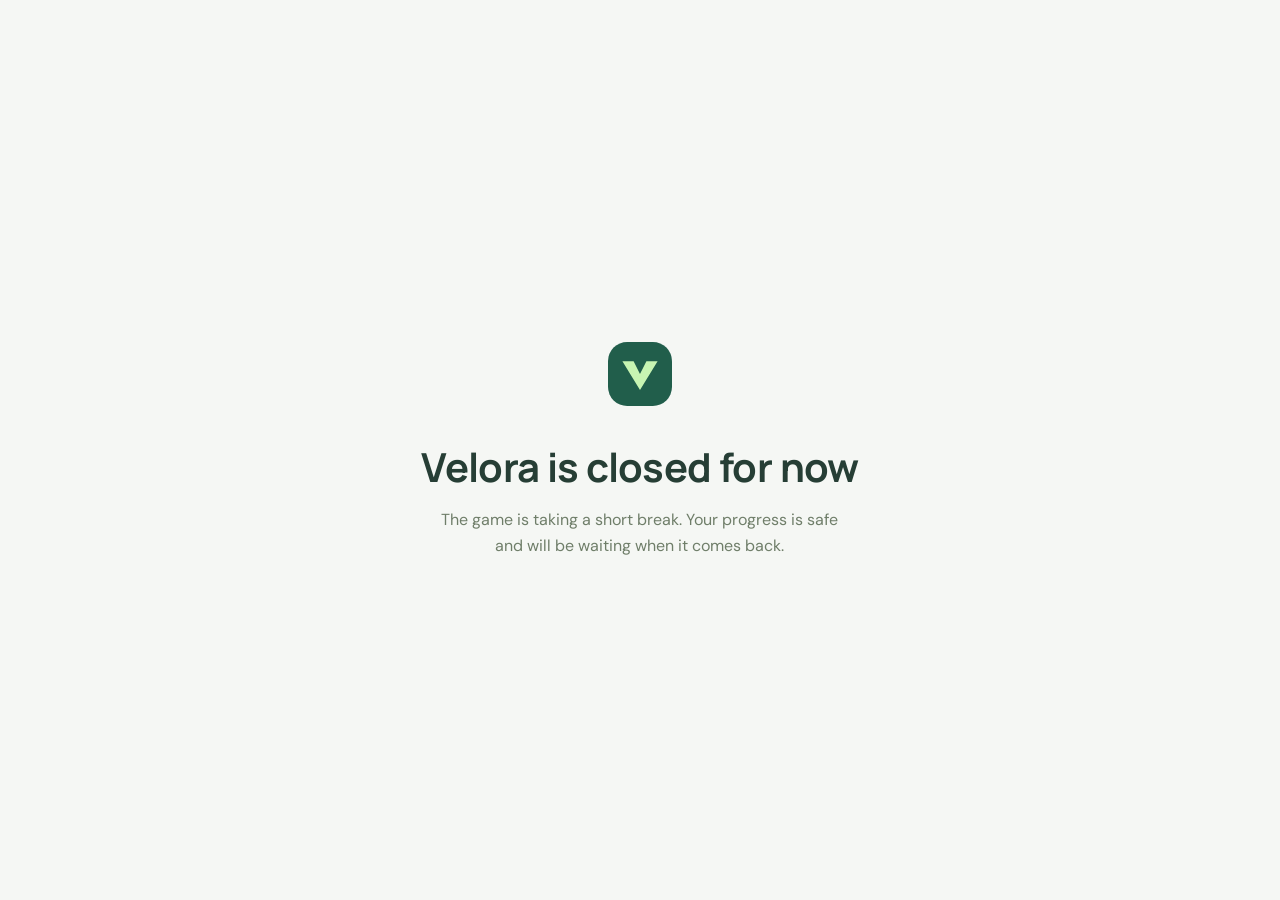
==== commit ac88ae89: "Close the game to the public for now Co-Authored-By: Claude Opus 5.5 <noreply@anthropic.com> Claude-" ====
--- a/index.html
+++ b/index.html
@@ -1,38 +1,28 @@
 <!doctype html>
 <html lang="en">
 <head>
-  <meta charset="UTF-8"><meta name="viewport" content="width=device-width,initial-scale=1">
-  <meta name="theme-color" content="#f5f7f4"><meta name="description" content="Build your own kind of rich. A living 3D city, your next big business, and a life that is yours to create.">
-  <title>Velora — Build your own kind of rich</title>
-  <link rel="stylesheet" href="./app.css">
-  <link rel="icon" href="data:image/svg+xml,%3Csvg xmlns='http://www.w3.org/2000/svg' viewBox='0 0 40 40'%3E%3Crect width='40' height='40' rx='12' fill='%23215e4b'/%3E%3Cpath d='M9 12l11 18 11-18h-7l-4 8-4-8z' fill='%23c7f4b2'/%3E%3C/svg%3E">
+<meta charset="utf-8">
+<meta name="viewport" content="width=device-width,initial-scale=1">
+<meta name="robots" content="noindex">
+<title>Velora</title>
+<link rel="icon" href="data:image/svg+xml,%3Csvg xmlns='http://www.w3.org/2000/svg' viewBox='0 0 40 40'%3E%3Crect width='40' height='40' rx='12' fill='%23215e4b'/%3E%3Cpath d='M9 12l11 18 11-18h-7l-4 8-4-8z' fill='%23c7f4b2'/%3E%3C/svg%3E">
+<style>
+  @font-face{font-family:'Manrope';src:url('./vendor/manrope.woff2') format('woff2');font-weight:200 800;font-display:swap}
+  @font-face{font-family:'DM Sans';src:url('./vendor/dm-sans.woff2') format('woff2');font-weight:100 1000;font-display:swap}
+  :root{--bg:#f5f7f4;--ink:#263e35;--muted:#6f7e69;--accent:#215e4b}
+  @media (prefers-color-scheme:dark){:root{--bg:#121a16;--ink:#e6efe8;--muted:#93a39a}}
+  *{box-sizing:border-box}
+  body{margin:0;min-height:100vh;display:grid;place-items:center;background:var(--bg);color:var(--ink);font:16px/1.6 'DM Sans',system-ui,sans-serif;padding:24px 16px;text-align:center}
+  .logo{width:64px;height:64px;margin:0 auto 22px}
+  h1{font-family:Manrope,sans-serif;font-size:clamp(28px,6vw,40px);letter-spacing:-.6px;margin:0 0 8px}
+  p{color:var(--muted);max-width:420px;margin:0 auto}
+</style>
 </head>
 <body>
- <aside class="sidebar">
-   <a class="brand" href="./" aria-label="Velora home"><span class="brand-mark">v</span>velora<span class="brand-dot">®</span></a>
-   <div class="world-label">YOUR NEXT CHAPTER</div>
-   <nav aria-label="Main navigation" id="navigation"></nav>
-   <div class="sidebar-bottom"><div class="save-status" id="save-status"><span></span> Progress saved on this device</div><button class="side-help" data-action="guide"><span data-icon="help"></span> How to play <span><svg class="icon arrow-icon" viewBox="0 0 24 24" aria-hidden="true"><path d="M6 18L18 6M7 6h11v11"/></svg></span></button><button class="side-help" data-action="settings"><span data-icon="settings"></span> Settings</button><div class="profile"><div class="profile-avatar">V</div><div><strong>New player</strong><span id="founder-level">Aspiring founder</span></div><span class="profile-status"></span></div></div>
- </aside>
- <div class="app-shell">
-  <header class="topbar"><div class="breadcrumb">Your world <span>/</span> <strong id="breadcrumb-page">Overview</strong></div><div class="topbar-right"><button class="button button-soft phone-launch" data-action="phone" aria-label="Open smartphone">▯ <span>Phone</span></button><button class="sound-toggle" data-action="sound" aria-pressed="false"><span data-icon="mute"></span><span>Sound off</span></button><div class="live-indicator" id="economy-chip"><i></i> Economy · Stable</div><button class="icon-button" data-action="history" aria-label="Recent activity"><span data-icon="bell"></span><i class="notification-dot"></i></button><button class="top-avatar" data-action="life" aria-label="Your life">V</button></div></header>
-  <main>
-   <section class="page-heading"><div><div class="eyebrow">BIG DREAMS. SMALL BEGINNINGS.</div><h1 id="page-title">Your city. Your rules<span>.</span></h1><p id="page-subtitle">Build something great. Live a little along the way.</p></div><button class="button button-dark" data-action="opportunities"><span data-icon="plus"></span> Start a business <span><svg class="icon arrow-icon" viewBox="0 0 24 24" aria-hidden="true"><path d="M6 18L18 6M7 6h11v11"/></svg></span></button></section>
-   <section class="stats-bar" aria-label="Your finances"><div class="stat"><div class="stat-icon mint" data-icon="wallet"></div><div><span class="stat-label">Available balance</span><strong id="cash">$15,000</strong></div><span class="stat-extra" id="cash-rate">LIVE</span></div><div class="stat"><div class="stat-icon pale" data-icon="trending"></div><div><span class="stat-label">Daily net income</span><strong id="daily-income">+$0<span>/ day</span></strong></div><span class="growth-tag" id="income-tag">After tax</span></div><div class="stat"><div class="stat-icon sand" data-icon="diamond"></div><div><span class="stat-label">Net worth</span><strong id="net-worth">$23,000</strong></div></div><div class="stat"><div class="stat-icon lavender" data-icon="business"></div><div><span class="stat-label">Your businesses</span><strong id="business-count">01 <span>/ 11 in the city</span></strong></div></div></section>
-   <div id="overview-page">
-    <div class="world-layout">
-     <section class="city-card"><div id="city-view"><div class="city-loading">Building your world…</div></div><div class="city-top-overlay"><div class="location-chip"><span class="location-dot"></span><span>Velora City <small>Your world, in motion</small></span><span data-icon="chevron"></span></div><div class="weather-chip"><span data-icon="sun"></span><span>24° <b>Sunny</b></span></div></div><div class="city-view-switch" aria-label="Camera mode"><button class="active" data-view="overview">City view</button><button data-view="street"><span data-icon="walk"></span> Street view</button></div><div class="city-tools"><button class="map-control" data-action="expand-city" aria-label="Expand city" title="Expand city"><span data-icon="expand"></span></button><button class="map-control" data-action="night" aria-label="Switch day and night" title="Switch day and night"><span data-icon="moon"></span></button><div class="zoom-group"><button class="map-control" data-action="zoom-in" aria-label="Zoom in">+</button><button class="map-control" data-action="zoom-out" aria-label="Zoom out">−</button></div><button class="map-control" data-action="reset-camera" aria-label="Reset camera" title="Reset camera"><span data-icon="focus"></span></button></div><div class="city-bottom-overlay"><div class="map-caption"><span data-icon="mouse"></span> Drag to explore <span>·</span> Scroll to zoom</div><div class="time-control"><span data-icon="sun"></span><strong id="game-day">Day 1</strong><span class="time-divider"></span><button data-speed="0" aria-label="Pause simulation"><span data-icon="pause"></span></button><button data-speed="1" class="active" aria-label="Normal speed">1×</button><button data-speed="3" aria-label="Triple speed">3×</button></div></div><div class="street-controls" id="street-controls" aria-label="Street movement" hidden><button data-move="forward" aria-label="Walk forward"><svg class="icon" viewBox="0 0 24 24" aria-hidden="true"><path d="M12 19V5M6 11l6-6 6 6"/></svg></button><div><button data-move="left" aria-label="Step left"><svg class="icon" viewBox="0 0 24 24" aria-hidden="true"><path d="M19 12H5M11 6l-6 6 6 6"/></svg></button><button data-move="back" aria-label="Walk back"><svg class="icon" viewBox="0 0 24 24" aria-hidden="true"><path d="M12 5v14M6 13l6 6 6-6"/></svg></button><button data-move="right" aria-label="Step right"><svg class="icon" viewBox="0 0 24 24" aria-hidden="true"><path d="M5 12h14M13 6l6 6-6 6"/></svg></button></div></div><div class="map-credit">A WORLD OF POSSIBILITIES</div></section>
-     <aside class="life-column"><section class="life-card"><div class="card-heading"><h2>The good life</h2><button class="text-button" data-action="life" aria-label="Open your life"><svg class="icon arrow-icon" viewBox="0 0 24 24" aria-hidden="true"><path d="M6 18L18 6M7 6h11v11"/></svg></button></div><div class="character-scene"><svg viewBox="0 0 280 130" aria-label="Your character enjoying a sunny day" role="img"><ellipse cx="145" cy="119" rx="68" ry="6" fill="#d5ddcd"/><circle cx="213" cy="33" r="20" fill="#f8db8e"/><path d="M12 114V92l27-30 25 30v22" fill="#d7e0cd"/><path d="M218 117V80l17-19 20 19v37" fill="#d8dfc9"/><rect x="30" y="90" width="6" height="29" rx="2" fill="#9caa8c"/><circle cx="33" cy="77" r="20" fill="#aec5a0"/><rect x="241" y="96" width="4" height="23" fill="#97ab8f"/><circle cx="243" cy="88" r="15" fill="#bbcea9"/><path d="M119 102h48l-3 24h-16l-5-21-7 21h-17z" fill="#4c6059"/><path d="M112 108l3-36q8-12 24-12h8q17 1 22 12l5 36-21 3-3-21-1 22h-18l-1-22-2 21z" fill="#668e77"/><path d="M137 62l-2 8 8 9 8-9-2-10" fill="#d5aa87"/><ellipse cx="143" cy="44" rx="19" ry="23" fill="#e6bd98"/><path d="M123 43q-3-24 20-25 28 0 20 30l-7-15q-19 7-28-1l-1 16z" fill="#51483e"/><circle cx="137" cy="45" r="1.4" fill="#51483e"/><circle cx="151" cy="45" r="1.4" fill="#51483e"/><path d="M140 55q5 3 9-1" fill="none" stroke="#ad7c61" stroke-width="1.5" stroke-linecap="round"/><path d="M115 103l-1 13q2 5 8 1l4-13M165 104l2 13q5 3 8-1l-1-12" fill="#e6bd98"/></svg><span class="character-level" id="character-level">LEVEL 01</span></div><div class="character-name">New player <span>That's you</span></div><div class="need"><div><span><span data-icon="bolt"></span> Energy</span><strong id="energy-value">86%</strong></div><div class="meter"><i id="energy-meter" style="width:86%"></i></div></div><div class="need"><div><span><span data-icon="smile"></span> Happiness</span><strong id="happiness-value">88%</strong></div><div class="meter happiness"><i id="happiness-meter" style="width:88%"></i></div></div><button class="button button-soft full" data-action="life">Make time for life <span><svg class="icon arrow-icon" viewBox="0 0 24 24" aria-hidden="true"><path d="M6 18L18 6M7 6h11v11"/></svg></span></button></section><section class="goal-card"><div class="small-eyebrow"><span data-icon="flag"></span> YOUR NEXT MILESTONE</div><h3 id="goal-title">A little ambition</h3><p id="goal-description">Upgrade your first business</p><div class="goal-progress"><i id="goal-progress"></i></div><div class="goal-bottom"><span id="goal-reward">+$800 reward</span><button class="text-button" data-action="goals">View goals <span><svg class="icon arrow-icon" viewBox="0 0 24 24" aria-hidden="true"><path d="M6 18L18 6M7 6h11v11"/></svg></span></button></div></section></aside>
-    </div>
-    <div id="life-event"></div><section class="business-section"><div class="section-heading"><div><h2>Make your next move<span class="small-count" id="opportunity-count">11 opportunities</span></h2><p>Bigger businesses unlock with qualifications, credit and experience.</p></div><div class="segmented" id="business-filter"><button data-filter="all" class="active">All businesses</button><button data-filter="owned">My portfolio</button></div></div><div class="business-grid" id="business-grid"></div></section>
-    <div class="bottom-note"><span><i></i> Your businesses earn while you explore.</span><span>All money and purchases are part of the simulation.</span></div>
-   </div>
-   <div id="alternate-page" hidden></div>
-  </main>
- </div>
- <div id="toast-region" class="toast-region" aria-live="polite"></div>
- <dialog id="modal"><div id="modal-content"></div></dialog>
- <script type="module" src="./app.js"></script>
- <noscript>Velora needs JavaScript to run.</noscript>
+<main>
+  <svg class="logo" viewBox="0 0 40 40" aria-hidden="true"><rect width="40" height="40" rx="12" fill="#215e4b"/><path d="M9 12l11 18 11-18h-7l-4 8-4-8z" fill="#c7f4b2"/></svg>
+  <h1>Velora is closed for now</h1>
+  <p>The game is taking a short break. Your progress is safe and will be waiting when it comes back.</p>
+</main>
 </body>
 </html>
